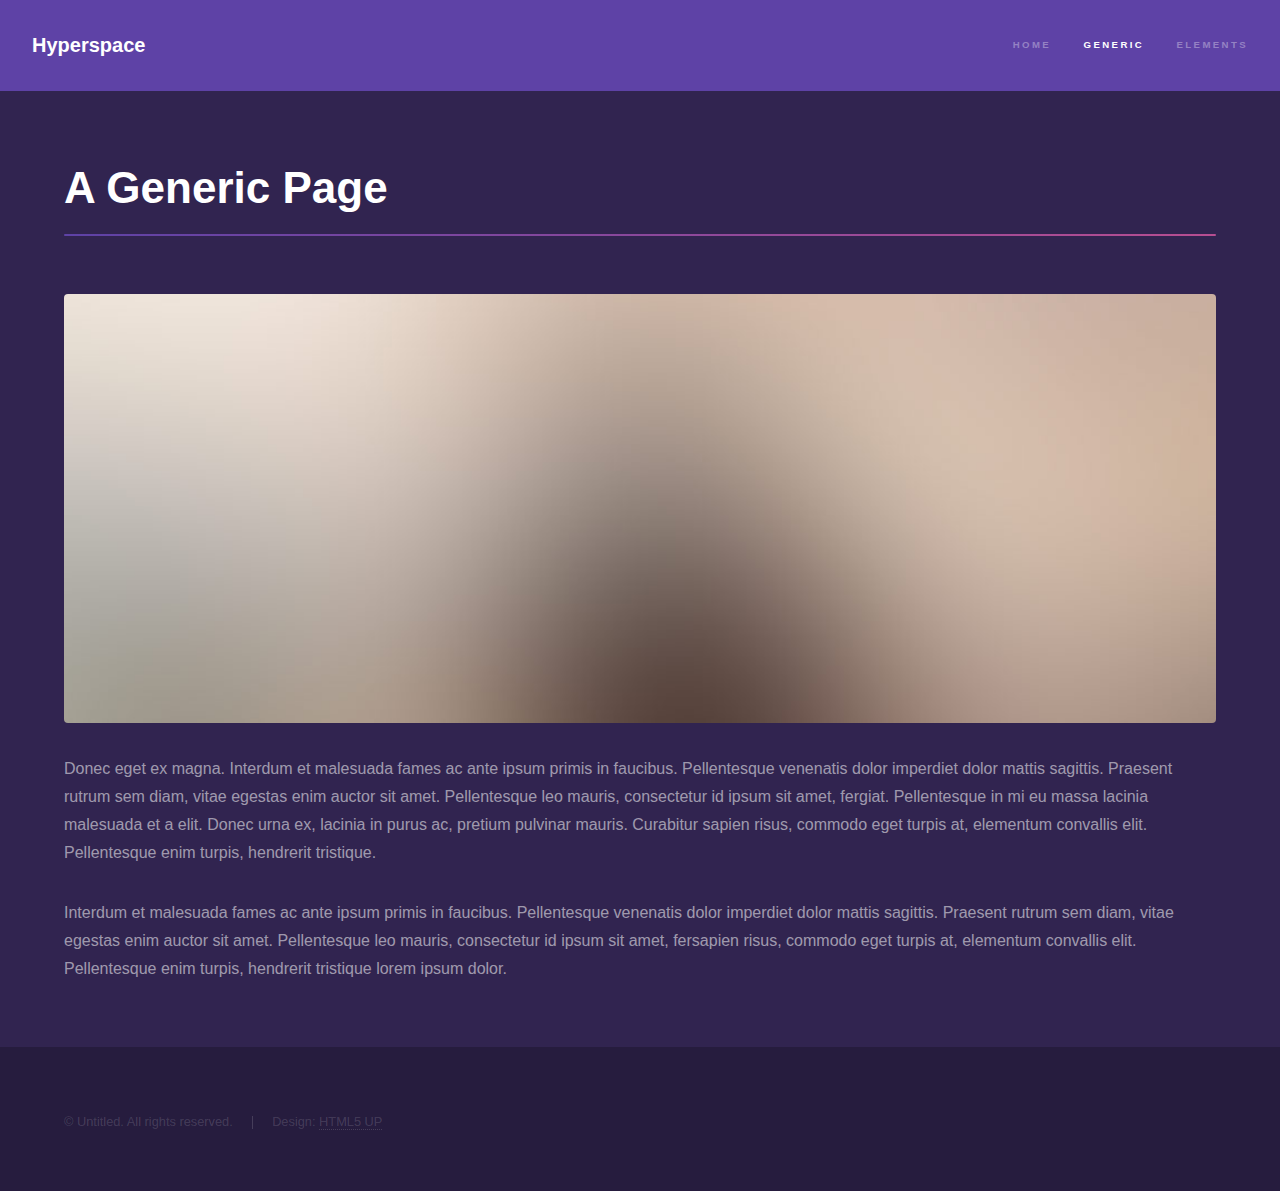
==== generic.html @ 15b679fd "Initial commit" ====
<!DOCTYPE HTML>
<!--
	Hyperspace by HTML5 UP
	html5up.net | @ajlkn
	Free for personal and commercial use under the CCA 3.0 license (html5up.net/license)
-->
<html>
	<head>
		<title>Generic - Hyperspace by HTML5 UP</title>
		<meta charset="utf-8" />
		<meta name="viewport" content="width=device-width, initial-scale=1, user-scalable=no" />
		<link rel="stylesheet" href="assets/css/main.css" />
		<noscript><link rel="stylesheet" href="assets/css/noscript.css" /></noscript>
	</head>
	<body class="is-preload">

		<!-- Header -->
			<header id="header">
				<a href="index.html" class="title">Hyperspace</a>
				<nav>
					<ul>
						<li><a href="index.html">Home</a></li>
						<li><a href="generic.html" class="active">Generic</a></li>
						<li><a href="elements.html">Elements</a></li>
					</ul>
				</nav>
			</header>

		<!-- Wrapper -->
			<div id="wrapper">

				<!-- Main -->
					<section id="main" class="wrapper">
						<div class="inner">
							<h1 class="major">A Generic Page</h1>
							<span class="image fit"><img src="images/pic04.jpg" alt="" /></span>
							<p>Donec eget ex magna. Interdum et malesuada fames ac ante ipsum primis in faucibus. Pellentesque venenatis dolor imperdiet dolor mattis sagittis. Praesent rutrum sem diam, vitae egestas enim auctor sit amet. Pellentesque leo mauris, consectetur id ipsum sit amet, fergiat. Pellentesque in mi eu massa lacinia malesuada et a elit. Donec urna ex, lacinia in purus ac, pretium pulvinar mauris. Curabitur sapien risus, commodo eget turpis at, elementum convallis elit. Pellentesque enim turpis, hendrerit tristique.</p>
							<p>Interdum et malesuada fames ac ante ipsum primis in faucibus. Pellentesque venenatis dolor imperdiet dolor mattis sagittis. Praesent rutrum sem diam, vitae egestas enim auctor sit amet. Pellentesque leo mauris, consectetur id ipsum sit amet, fersapien risus, commodo eget turpis at, elementum convallis elit. Pellentesque enim turpis, hendrerit tristique lorem ipsum dolor.</p>
						</div>
					</section>

			</div>

		<!-- Footer -->
			<footer id="footer" class="wrapper alt">
				<div class="inner">
					<ul class="menu">
						<li>&copy; Untitled. All rights reserved.</li><li>Design: <a href="http://html5up.net">HTML5 UP</a></li>
					</ul>
				</div>
			</footer>

		<!-- Scripts -->
			<script src="assets/js/jquery.min.js"></script>
			<script src="assets/js/jquery.scrollex.min.js"></script>
			<script src="assets/js/jquery.scrolly.min.js"></script>
			<script src="assets/js/browser.min.js"></script>
			<script src="assets/js/breakpoints.min.js"></script>
			<script src="assets/js/util.js"></script>
			<script src="assets/js/main.js"></script>

	</body>
</html>
---- assets/css/main.css ----
@import url(fontawesome-all.min.css);

/*
	Hyperspace by HTML5 UP
	html5up.net | @ajlkn
	Free for personal and commercial use under the CCA 3.0 license (html5up.net/license)
*/

html, body, div, span, applet, object,
iframe, h1, h2, h3, h4, h5, h6, p, blockquote,
pre, a, abbr, acronym, address, big, cite,
code, del, dfn, em, img, ins, kbd, q, s, samp,
small, strike, strong, sub, sup, tt, var, b,
u, i, center, dl, dt, dd, ol, ul, li, fieldset,
form, label, legend, table, caption, tbody,
tfoot, thead, tr, th, td, article, aside,
canvas, details, embed, figure, figcaption,
footer, header, hgroup, menu, nav, output, ruby,
section, summary, time, mark, audio, video {
	margin: 0;
	padding: 0;
	border: 0;
	font-size: 100%;
	font: inherit;
	vertical-align: baseline;}

article, aside, details, figcaption, figure,
footer, header, hgroup, menu, nav, section {
	display: block;}

body {
	line-height: 1;
}

ol, ul {
	list-style: none;
}

blockquote, q {
	quotes: none;
}

	blockquote:before, blockquote:after, q:before, q:after {
		content: '';
		content: none;
	}

table {
	border-collapse: collapse;
	border-spacing: 0;
}

body {
	-webkit-text-size-adjust: none;
}

mark {
	background-color: transparent;
	color: inherit;
}

input::-moz-focus-inner {
	border: 0;
	padding: 0;
}

input, select, textarea {
	-moz-appearance: none;
	-webkit-appearance: none;
	-ms-appearance: none;
	appearance: none;
}

/* Basic */

	@-ms-viewport {
		width: device-width;
	}

	body {
		-ms-overflow-style: scrollbar;
	}

	@media screen and (max-width: 480px) {

		html, body {
			min-width: 320px;
		}

	}

	html {
		box-sizing: border-box;
	}

	*, *:before, *:after {
		box-sizing: inherit;
	}

	body {
		background: #312450;
	}

		body.is-preload *, body.is-preload *:before, body.is-preload *:after {
			-moz-animation: none !important;
			-webkit-animation: none !important;
			-ms-animation: none !important;
			animation: none !important;
			-moz-transition: none !important;
			-webkit-transition: none !important;
			-ms-transition: none !important;
			transition: none !important;
		}

/* Type */

	body, input, select, textarea {
		color: rgba(255, 255, 255, 0.55);
		font-family: Arial, Helvetica, sans-serif;
		font-size: 16.5pt;
		font-weight: normal;
		line-height: 1.75;
	}

		@media screen and (max-width: 1680px) {

			body, input, select, textarea {
				font-size: 13pt;
			}

		}

		@media screen and (max-width: 1280px) {

			body, input, select, textarea {
				font-size: 12pt;
			}

		}

		@media screen and (max-width: 360px) {

			body, input, select, textarea {
				font-size: 11pt;
			}

		}

	a {
		-moz-transition: color 0.2s ease, border-bottom-color 0.2s ease;
		-webkit-transition: color 0.2s ease, border-bottom-color 0.2s ease;
		-ms-transition: color 0.2s ease, border-bottom-color 0.2s ease;
		transition: color 0.2s ease, border-bottom-color 0.2s ease;
		border-bottom: dotted 1px rgba(255, 255, 255, 0.35);
		color: inherit;
		text-decoration: none;
	}

		a:hover {
			border-bottom-color: transparent;
			color: #ffffff;
		}

	strong, b {
		color: #ffffff;
		font-weight: bold;
	}

	em, i {
		font-style: italic;
	}

	p {
		margin: 0 0 2em 0;
	}

	h1, h2, h3, h4, h5, h6 {
		color: #ffffff;
		font-weight: bold;
		line-height: 1.5;
		margin: 0 0 0.5em 0;
	}

		h1 a, h2 a, h3 a, h4 a, h5 a, h6 a {
			color: inherit;
			text-decoration: none;
		}

	h1 {
		font-size: 2.75em;
	}

		h1.major {
			margin: 0 0 1.3em 0;
			position: relative;
			padding-bottom: 0.35em;
		}

			h1.major:after {
				background-image: -moz-linear-gradient(to right, #5e42a6, #b74e91);
				background-image: -webkit-linear-gradient(to right, #5e42a6, #b74e91);
				background-image: -ms-linear-gradient(to right, #5e42a6, #b74e91);
				background-image: linear-gradient(to right, #5e42a6, #b74e91);
				-moz-transition: max-width 0.2s ease;
				-webkit-transition: max-width 0.2s ease;
				-ms-transition: max-width 0.2s ease;
				transition: max-width 0.2s ease;
				border-radius: 0.2em;
				bottom: 0;
				content: '';
				height: 0.05em;
				position: absolute;
				right: 0;
				width: 100%;
			}

	h2 {
		font-size: 1.75em;
	}

	h3 {
		font-size: 1.1em;
	}

	h4 {
		font-size: 1em;
	}

	h5 {
		font-size: 0.8em;
	}

	h6 {
		font-size: 0.6em;
	}

	@media screen and (max-width: 736px) {

		h1 {
			font-size: 2em;
		}

		h2 {
			font-size: 1.25em;
		}

		h3 {
			font-size: 1em;
		}

		h4 {
			font-size: 0.8em;
		}

		h5 {
			font-size: 0.6em;
		}

		h6 {
			font-size: 0.6em;
		}

	}

	sub {
		font-size: 0.8em;
		position: relative;
		top: 0.5em;
	}

	sup {
		font-size: 0.8em;
		position: relative;
		top: -0.5em;
	}

	blockquote {
		border-left: solid 4px rgba(255, 255, 255, 0.15);
		font-style: italic;
		margin: 0 0 2em 0;
		padding: 0.5em 0 0.5em 2em;
	}

	code {
		background: rgba(255, 255, 255, 0.05);
		border-radius: 0.25em;
		border: solid 1px rgba(255, 255, 255, 0.15);
		font-family: "Courier New", monospace;
		font-size: 0.9em;
		margin: 0 0.25em;
		padding: 0.25em 0.65em;
	}

	pre {
		-webkit-overflow-scrolling: touch;
		font-family: "Courier New", monospace;
		font-size: 0.9em;
		margin: 0 0 2em 0;
	}

		pre code {
			display: block;
			line-height: 1.75em;
			padding: 1em 1.5em;
			overflow-x: auto;
		}

	hr {
		border: 0;
		border-bottom: solid 1px rgba(255, 255, 255, 0.15);
		margin: 2em 0;
	}

		hr.major {
			margin: 3em 0;
		}

	.align-left {
		text-align: left;
	}

	.align-center {
		text-align: center;
	}

	.align-right {
		text-align: right;
	}

/* Row */

	.row {
		display: flex;
		flex-wrap: wrap;
		box-sizing: border-box;
		align-items: stretch;
	}

		.row > * {
			box-sizing: border-box;
		}

		.row.gtr-uniform > * > :last-child {
			margin-bottom: 0;
		}

		.row.aln-left {
			justify-content: flex-start;
		}

		.row.aln-center {
			justify-content: center;
		}

		.row.aln-right {
			justify-content: flex-end;
		}

		.row.aln-top {
			align-items: flex-start;
		}

		.row.aln-middle {
			align-items: center;
		}

		.row.aln-bottom {
			align-items: flex-end;
		}

		.row > .imp {
			order: -1;
		}

		.row > .col-1 {
			width: 8.33333%;
		}

		.row > .off-1 {
			margin-left: 8.33333%;
		}

		.row > .col-2 {
			width: 16.66667%;
		}

		.row > .off-2 {
			margin-left: 16.66667%;
		}

		.row > .col-3 {
			width: 25%;
		}

		.row > .off-3 {
			margin-left: 25%;
		}

		.row > .col-4 {
			width: 33.33333%;
		}

		.row > .off-4 {
			margin-left: 33.33333%;
		}

		.row > .col-5 {
			width: 41.66667%;
		}

		.row > .off-5 {
			margin-left: 41.66667%;
		}

		.row > .col-6 {
			width: 50%;
		}

		.row > .off-6 {
			margin-left: 50%;
		}

		.row > .col-7 {
			width: 58.33333%;
		}

		.row > .off-7 {
			margin-left: 58.33333%;
		}

		.row > .col-8 {
			width: 66.66667%;
		}

		.row > .off-8 {
			margin-left: 66.66667%;
		}

		.row > .col-9 {
			width: 75%;
		}

		.row > .off-9 {
			margin-left: 75%;
		}

		.row > .col-10 {
			width: 83.33333%;
		}

		.row > .off-10 {
			margin-left: 83.33333%;
		}

		.row > .col-11 {
			width: 91.66667%;
		}

		.row > .off-11 {
			margin-left: 91.66667%;
		}

		.row > .col-12 {
			width: 100%;
		}

		.row > .off-12 {
			margin-left: 100%;
		}

		.row.gtr-0 {
			margin-top: 0;
			margin-left: 0em;
		}

			.row.gtr-0 > * {
				padding: 0 0 0 0em;
			}

			.row.gtr-0.gtr-uniform {
				margin-top: 0em;
			}

				.row.gtr-0.gtr-uniform > * {
					padding-top: 0em;
				}

		.row.gtr-25 {
			margin-top: 0;
			margin-left: -0.375em;
		}

			.row.gtr-25 > * {
				padding: 0 0 0 0.375em;
			}

			.row.gtr-25.gtr-uniform {
				margin-top: -0.375em;
			}

				.row.gtr-25.gtr-uniform > * {
					padding-top: 0.375em;
				}

		.row.gtr-50 {
			margin-top: 0;
			margin-left: -0.75em;
		}

			.row.gtr-50 > * {
				padding: 0 0 0 0.75em;
			}

			.row.gtr-50.gtr-uniform {
				margin-top: -0.75em;
			}

				.row.gtr-50.gtr-uniform > * {
					padding-top: 0.75em;
				}

		.row {
			margin-top: 0;
			margin-left: -1.5em;
		}

			.row > * {
				padding: 0 0 0 1.5em;
			}

			.row.gtr-uniform {
				margin-top: -1.5em;
			}

				.row.gtr-uniform > * {
					padding-top: 1.5em;
				}

		.row.gtr-150 {
			margin-top: 0;
			margin-left: -2.25em;
		}

			.row.gtr-150 > * {
				padding: 0 0 0 2.25em;
			}

			.row.gtr-150.gtr-uniform {
				margin-top: -2.25em;
			}

				.row.gtr-150.gtr-uniform > * {
					padding-top: 2.25em;
				}

		.row.gtr-200 {
			margin-top: 0;
			margin-left: -3em;
		}

			.row.gtr-200 > * {
				padding: 0 0 0 3em;
			}

			.row.gtr-200.gtr-uniform {
				margin-top: -3em;
			}

				.row.gtr-200.gtr-uniform > * {
					padding-top: 3em;
				}

		@media screen and (max-width: 1680px) {

			.row {
				display: flex;
				flex-wrap: wrap;
				box-sizing: border-box;
				align-items: stretch;
			}

				.row > * {
					box-sizing: border-box;
				}

				.row.gtr-uniform > * > :last-child {
					margin-bottom: 0;
				}

				.row.aln-left {
					justify-content: flex-start;
				}

				.row.aln-center {
					justify-content: center;
				}

				.row.aln-right {
					justify-content: flex-end;
				}

				.row.aln-top {
					align-items: flex-start;
				}

				.row.aln-middle {
					align-items: center;
				}

				.row.aln-bottom {
					align-items: flex-end;
				}

				.row > .imp-xlarge {
					order: -1;
				}

				.row > .col-1-xlarge {
					width: 8.33333%;
				}

				.row > .off-1-xlarge {
					margin-left: 8.33333%;
				}

				.row > .col-2-xlarge {
					width: 16.66667%;
				}

				.row > .off-2-xlarge {
					margin-left: 16.66667%;
				}

				.row > .col-3-xlarge {
					width: 25%;
				}

				.row > .off-3-xlarge {
					margin-left: 25%;
				}

				.row > .col-4-xlarge {
					width: 33.33333%;
				}

				.row > .off-4-xlarge {
					margin-left: 33.33333%;
				}

				.row > .col-5-xlarge {
					width: 41.66667%;
				}

				.row > .off-5-xlarge {
					margin-left: 41.66667%;
				}

				.row > .col-6-xlarge {
					width: 50%;
				}

				.row > .off-6-xlarge {
					margin-left: 50%;
				}

				.row > .col-7-xlarge {
					width: 58.33333%;
				}

				.row > .off-7-xlarge {
					margin-left: 58.33333%;
				}

				.row > .col-8-xlarge {
					width: 66.66667%;
				}

				.row > .off-8-xlarge {
					margin-left: 66.66667%;
				}

				.row > .col-9-xlarge {
					width: 75%;
				}

				.row > .off-9-xlarge {
					margin-left: 75%;
				}

				.row > .col-10-xlarge {
					width: 83.33333%;
				}

				.row > .off-10-xlarge {
					margin-left: 83.33333%;
				}

				.row > .col-11-xlarge {
					width: 91.66667%;
				}

				.row > .off-11-xlarge {
					margin-left: 91.66667%;
				}

				.row > .col-12-xlarge {
					width: 100%;
				}

				.row > .off-12-xlarge {
					margin-left: 100%;
				}

				.row.gtr-0 {
					margin-top: 0;
					margin-left: 0em;
				}

					.row.gtr-0 > * {
						padding: 0 0 0 0em;
					}

					.row.gtr-0.gtr-uniform {
						margin-top: 0em;
					}

						.row.gtr-0.gtr-uniform > * {
							padding-top: 0em;
						}

				.row.gtr-25 {
					margin-top: 0;
					margin-left: -0.375em;
				}

					.row.gtr-25 > * {
						padding: 0 0 0 0.375em;
					}

					.row.gtr-25.gtr-uniform {
						margin-top: -0.375em;
					}

						.row.gtr-25.gtr-uniform > * {
							padding-top: 0.375em;
						}

				.row.gtr-50 {
					margin-top: 0;
					margin-left: -0.75em;
				}

					.row.gtr-50 > * {
						padding: 0 0 0 0.75em;
					}

					.row.gtr-50.gtr-uniform {
						margin-top: -0.75em;
					}

						.row.gtr-50.gtr-uniform > * {
							padding-top: 0.75em;
						}

				.row {
					margin-top: 0;
					margin-left: -1.5em;
				}

					.row > * {
						padding: 0 0 0 1.5em;
					}

					.row.gtr-uniform {
						margin-top: -1.5em;
					}

						.row.gtr-uniform > * {
							padding-top: 1.5em;
						}

				.row.gtr-150 {
					margin-top: 0;
					margin-left: -2.25em;
				}

					.row.gtr-150 > * {
						padding: 0 0 0 2.25em;
					}

					.row.gtr-150.gtr-uniform {
						margin-top: -2.25em;
					}

						.row.gtr-150.gtr-uniform > * {
							padding-top: 2.25em;
						}

				.row.gtr-200 {
					margin-top: 0;
					margin-left: -3em;
				}

					.row.gtr-200 > * {
						padding: 0 0 0 3em;
					}

					.row.gtr-200.gtr-uniform {
						margin-top: -3em;
					}

						.row.gtr-200.gtr-uniform > * {
							padding-top: 3em;
						}

		}

		@media screen and (max-width: 1280px) {

			.row {
				display: flex;
				flex-wrap: wrap;
				box-sizing: border-box;
				align-items: stretch;
			}

				.row > * {
					box-sizing: border-box;
				}

				.row.gtr-uniform > * > :last-child {
					margin-bottom: 0;
				}

				.row.aln-left {
					justify-content: flex-start;
				}

				.row.aln-center {
					justify-content: center;
				}

				.row.aln-right {
					justify-content: flex-end;
				}

				.row.aln-top {
					align-items: flex-start;
				}

				.row.aln-middle {
					align-items: center;
				}

				.row.aln-bottom {
					align-items: flex-end;
				}

				.row > .imp-large {
					order: -1;
				}

				.row > .col-1-large {
					width: 8.33333%;
				}

				.row > .off-1-large {
					margin-left: 8.33333%;
				}

				.row > .col-2-large {
					width: 16.66667%;
				}

				.row > .off-2-large {
					margin-left: 16.66667%;
				}

				.row > .col-3-large {
					width: 25%;
				}

				.row > .off-3-large {
					margin-left: 25%;
				}

				.row > .col-4-large {
					width: 33.33333%;
				}

				.row > .off-4-large {
					margin-left: 33.33333%;
				}

				.row > .col-5-large {
					width: 41.66667%;
				}

				.row > .off-5-large {
					margin-left: 41.66667%;
				}

				.row > .col-6-large {
					width: 50%;
				}

				.row > .off-6-large {
					margin-left: 50%;
				}

				.row > .col-7-large {
					width: 58.33333%;
				}

				.row > .off-7-large {
					margin-left: 58.33333%;
				}

				.row > .col-8-large {
					width: 66.66667%;
				}

				.row > .off-8-large {
					margin-left: 66.66667%;
				}

				.row > .col-9-large {
					width: 75%;
				}

				.row > .off-9-large {
					margin-left: 75%;
				}

				.row > .col-10-large {
					width: 83.33333%;
				}

				.row > .off-10-large {
					margin-left: 83.33333%;
				}

				.row > .col-11-large {
					width: 91.66667%;
				}

				.row > .off-11-large {
					margin-left: 91.66667%;
				}

				.row > .col-12-large {
					width: 100%;
				}

				.row > .off-12-large {
					margin-left: 100%;
				}

				.row.gtr-0 {
					margin-top: 0;
					margin-left: 0em;
				}

					.row.gtr-0 > * {
						padding: 0 0 0 0em;
					}

					.row.gtr-0.gtr-uniform {
						margin-top: 0em;
					}

						.row.gtr-0.gtr-uniform > * {
							padding-top: 0em;
						}

				.row.gtr-25 {
					margin-top: 0;
					margin-left: -0.375em;
				}

					.row.gtr-25 > * {
						padding: 0 0 0 0.375em;
					}

					.row.gtr-25.gtr-uniform {
						margin-top: -0.375em;
					}

						.row.gtr-25.gtr-uniform > * {
							padding-top: 0.375em;
						}

				.row.gtr-50 {
					margin-top: 0;
					margin-left: -0.75em;
				}

					.row.gtr-50 > * {
						padding: 0 0 0 0.75em;
					}

					.row.gtr-50.gtr-uniform {
						margin-top: -0.75em;
					}

						.row.gtr-50.gtr-uniform > * {
							padding-top: 0.75em;
						}

				.row {
					margin-top: 0;
					margin-left: -1.5em;
				}

					.row > * {
						padding: 0 0 0 1.5em;
					}

					.row.gtr-uniform {
						margin-top: -1.5em;
					}

						.row.gtr-uniform > * {
							padding-top: 1.5em;
						}

				.row.gtr-150 {
					margin-top: 0;
					margin-left: -2.25em;
				}

					.row.gtr-150 > * {
						padding: 0 0 0 2.25em;
					}

					.row.gtr-150.gtr-uniform {
						margin-top: -2.25em;
					}

						.row.gtr-150.gtr-uniform > * {
							padding-top: 2.25em;
						}

				.row.gtr-200 {
					margin-top: 0;
					margin-left: -3em;
				}

					.row.gtr-200 > * {
						padding: 0 0 0 3em;
					}

					.row.gtr-200.gtr-uniform {
						margin-top: -3em;
					}

						.row.gtr-200.gtr-uniform > * {
							padding-top: 3em;
						}

		}

		@media screen and (max-width: 980px) {

			.row {
				display: flex;
				flex-wrap: wrap;
				box-sizing: border-box;
				align-items: stretch;
			}

				.row > * {
					box-sizing: border-box;
				}

				.row.gtr-uniform > * > :last-child {
					margin-bottom: 0;
				}

				.row.aln-left {
					justify-content: flex-start;
				}

				.row.aln-center {
					justify-content: center;
				}

				.row.aln-right {
					justify-content: flex-end;
				}

				.row.aln-top {
					align-items: flex-start;
				}

				.row.aln-middle {
					align-items: center;
				}

				.row.aln-bottom {
					align-items: flex-end;
				}

				.row > .imp-medium {
					order: -1;
				}

				.row > .col-1-medium {
					width: 8.33333%;
				}

				.row > .off-1-medium {
					margin-left: 8.33333%;
				}

				.row > .col-2-medium {
					width: 16.66667%;
				}

				.row > .off-2-medium {
					margin-left: 16.66667%;
				}

				.row > .col-3-medium {
					width: 25%;
				}

				.row > .off-3-medium {
					margin-left: 25%;
				}

				.row > .col-4-medium {
					width: 33.33333%;
				}

				.row > .off-4-medium {
					margin-left: 33.33333%;
				}

				.row > .col-5-medium {
					width: 41.66667%;
				}

				.row > .off-5-medium {
					margin-left: 41.66667%;
				}

				.row > .col-6-medium {
					width: 50%;
				}

				.row > .off-6-medium {
					margin-left: 50%;
				}

				.row > .col-7-medium {
					width: 58.33333%;
				}

				.row > .off-7-medium {
					margin-left: 58.33333%;
				}

				.row > .col-8-medium {
					width: 66.66667%;
				}

				.row > .off-8-medium {
					margin-left: 66.66667%;
				}

				.row > .col-9-medium {
					width: 75%;
				}

				.row > .off-9-medium {
					margin-left: 75%;
				}

				.row > .col-10-medium {
					width: 83.33333%;
				}

				.row > .off-10-medium {
					margin-left: 83.33333%;
				}

				.row > .col-11-medium {
					width: 91.66667%;
				}

				.row > .off-11-medium {
					margin-left: 91.66667%;
				}

				.row > .col-12-medium {
					width: 100%;
				}

				.row > .off-12-medium {
					margin-left: 100%;
				}

				.row.gtr-0 {
					margin-top: 0;
					margin-left: 0em;
				}

					.row.gtr-0 > * {
						padding: 0 0 0 0em;
					}

					.row.gtr-0.gtr-uniform {
						margin-top: 0em;
					}

						.row.gtr-0.gtr-uniform > * {
							padding-top: 0em;
						}

				.row.gtr-25 {
					margin-top: 0;
					margin-left: -0.375em;
				}

					.row.gtr-25 > * {
						padding: 0 0 0 0.375em;
					}

					.row.gtr-25.gtr-uniform {
						margin-top: -0.375em;
					}

						.row.gtr-25.gtr-uniform > * {
							padding-top: 0.375em;
						}

				.row.gtr-50 {
					margin-top: 0;
					margin-left: -0.75em;
				}

					.row.gtr-50 > * {
						padding: 0 0 0 0.75em;
					}

					.row.gtr-50.gtr-uniform {
						margin-top: -0.75em;
					}

						.row.gtr-50.gtr-uniform > * {
							padding-top: 0.75em;
						}

				.row {
					margin-top: 0;
					margin-left: -1.5em;
				}

					.row > * {
						padding: 0 0 0 1.5em;
					}

					.row.gtr-uniform {
						margin-top: -1.5em;
					}

						.row.gtr-uniform > * {
							padding-top: 1.5em;
						}

				.row.gtr-150 {
					margin-top: 0;
					margin-left: -2.25em;
				}

					.row.gtr-150 > * {
						padding: 0 0 0 2.25em;
					}

					.row.gtr-150.gtr-uniform {
						margin-top: -2.25em;
					}

						.row.gtr-150.gtr-uniform > * {
							padding-top: 2.25em;
						}

				.row.gtr-200 {
					margin-top: 0;
					margin-left: -3em;
				}

					.row.gtr-200 > * {
						padding: 0 0 0 3em;
					}

					.row.gtr-200.gtr-uniform {
						margin-top: -3em;
					}

						.row.gtr-200.gtr-uniform > * {
							padding-top: 3em;
						}

		}

		@media screen and (max-width: 736px) {

			.row {
				display: flex;
				flex-wrap: wrap;
				box-sizing: border-box;
				align-items: stretch;
			}

				.row > * {
					box-sizing: border-box;
				}

				.row.gtr-uniform > * > :last-child {
					margin-bottom: 0;
				}

				.row.aln-left {
					justify-content: flex-start;
				}

				.row.aln-center {
					justify-content: center;
				}

				.row.aln-right {
					justify-content: flex-end;
				}

				.row.aln-top {
					align-items: flex-start;
				}

				.row.aln-middle {
					align-items: center;
				}

				.row.aln-bottom {
					align-items: flex-end;
				}

				.row > .imp-small {
					order: -1;
				}

				.row > .col-1-small {
					width: 8.33333%;
				}

				.row > .off-1-small {
					margin-left: 8.33333%;
				}

				.row > .col-2-small {
					width: 16.66667%;
				}

				.row > .off-2-small {
					margin-left: 16.66667%;
				}

				.row > .col-3-small {
					width: 25%;
				}

				.row > .off-3-small {
					margin-left: 25%;
				}

				.row > .col-4-small {
					width: 33.33333%;
				}

				.row > .off-4-small {
					margin-left: 33.33333%;
				}

				.row > .col-5-small {
					width: 41.66667%;
				}

				.row > .off-5-small {
					margin-left: 41.66667%;
				}

				.row > .col-6-small {
					width: 50%;
				}

				.row > .off-6-small {
					margin-left: 50%;
				}

				.row > .col-7-small {
					width: 58.33333%;
				}

				.row > .off-7-small {
					margin-left: 58.33333%;
				}

				.row > .col-8-small {
					width: 66.66667%;
				}

				.row > .off-8-small {
					margin-left: 66.66667%;
				}

				.row > .col-9-small {
					width: 75%;
				}

				.row > .off-9-small {
					margin-left: 75%;
				}

				.row > .col-10-small {
					width: 83.33333%;
				}

				.row > .off-10-small {
					margin-left: 83.33333%;
				}

				.row > .col-11-small {
					width: 91.66667%;
				}

				.row > .off-11-small {
					margin-left: 91.66667%;
				}

				.row > .col-12-small {
					width: 100%;
				}

				.row > .off-12-small {
					margin-left: 100%;
				}

				.row.gtr-0 {
					margin-top: 0;
					margin-left: 0em;
				}

					.row.gtr-0 > * {
						padding: 0 0 0 0em;
					}

					.row.gtr-0.gtr-uniform {
						margin-top: 0em;
					}

						.row.gtr-0.gtr-uniform > * {
							padding-top: 0em;
						}

				.row.gtr-25 {
					margin-top: 0;
					margin-left: -0.375em;
				}

					.row.gtr-25 > * {
						padding: 0 0 0 0.375em;
					}

					.row.gtr-25.gtr-uniform {
						margin-top: -0.375em;
					}

						.row.gtr-25.gtr-uniform > * {
							padding-top: 0.375em;
						}

				.row.gtr-50 {
					margin-top: 0;
					margin-left: -0.75em;
				}

					.row.gtr-50 > * {
						padding: 0 0 0 0.75em;
					}

					.row.gtr-50.gtr-uniform {
						margin-top: -0.75em;
					}

						.row.gtr-50.gtr-uniform > * {
							padding-top: 0.75em;
						}

				.row {
					margin-top: 0;
					margin-left: -1.5em;
				}

					.row > * {
						padding: 0 0 0 1.5em;
					}

					.row.gtr-uniform {
						margin-top: -1.5em;
					}

						.row.gtr-uniform > * {
							padding-top: 1.5em;
						}

				.row.gtr-150 {
					margin-top: 0;
					margin-left: -2.25em;
				}

					.row.gtr-150 > * {
						padding: 0 0 0 2.25em;
					}

					.row.gtr-150.gtr-uniform {
						margin-top: -2.25em;
					}

						.row.gtr-150.gtr-uniform > * {
							padding-top: 2.25em;
						}

				.row.gtr-200 {
					margin-top: 0;
					margin-left: -3em;
				}

					.row.gtr-200 > * {
						padding: 0 0 0 3em;
					}

					.row.gtr-200.gtr-uniform {
						margin-top: -3em;
					}

						.row.gtr-200.gtr-uniform > * {
							padding-top: 3em;
						}

		}

		@media screen and (max-width: 480px) {

			.row {
				display: flex;
				flex-wrap: wrap;
				box-sizing: border-box;
				align-items: stretch;
			}

				.row > * {
					box-sizing: border-box;
				}

				.row.gtr-uniform > * > :last-child {
					margin-bottom: 0;
				}

				.row.aln-left {
					justify-content: flex-start;
				}

				.row.aln-center {
					justify-content: center;
				}

				.row.aln-right {
					justify-content: flex-end;
				}

				.row.aln-top {
					align-items: flex-start;
				}

				.row.aln-middle {
					align-items: center;
				}

				.row.aln-bottom {
					align-items: flex-end;
				}

				.row > .imp-xsmall {
					order: -1;
				}

				.row > .col-1-xsmall {
					width: 8.33333%;
				}

				.row > .off-1-xsmall {
					margin-left: 8.33333%;
				}

				.row > .col-2-xsmall {
					width: 16.66667%;
				}

				.row > .off-2-xsmall {
					margin-left: 16.66667%;
				}

				.row > .col-3-xsmall {
					width: 25%;
				}

				.row > .off-3-xsmall {
					margin-left: 25%;
				}

				.row > .col-4-xsmall {
					width: 33.33333%;
				}

				.row > .off-4-xsmall {
					margin-left: 33.33333%;
				}

				.row > .col-5-xsmall {
					width: 41.66667%;
				}

				.row > .off-5-xsmall {
					margin-left: 41.66667%;
				}

				.row > .col-6-xsmall {
					width: 50%;
				}

				.row > .off-6-xsmall {
					margin-left: 50%;
				}

				.row > .col-7-xsmall {
					width: 58.33333%;
				}

				.row > .off-7-xsmall {
					margin-left: 58.33333%;
				}

				.row > .col-8-xsmall {
					width: 66.66667%;
				}

				.row > .off-8-xsmall {
					margin-left: 66.66667%;
				}

				.row > .col-9-xsmall {
					width: 75%;
				}

				.row > .off-9-xsmall {
					margin-left: 75%;
				}

				.row > .col-10-xsmall {
					width: 83.33333%;
				}

				.row > .off-10-xsmall {
					margin-left: 83.33333%;
				}

				.row > .col-11-xsmall {
					width: 91.66667%;
				}

				.row > .off-11-xsmall {
					margin-left: 91.66667%;
				}

				.row > .col-12-xsmall {
					width: 100%;
				}

				.row > .off-12-xsmall {
					margin-left: 100%;
				}

				.row.gtr-0 {
					margin-top: 0;
					margin-left: 0em;
				}

					.row.gtr-0 > * {
						padding: 0 0 0 0em;
					}

					.row.gtr-0.gtr-uniform {
						margin-top: 0em;
					}

						.row.gtr-0.gtr-uniform > * {
							padding-top: 0em;
						}

				.row.gtr-25 {
					margin-top: 0;
					margin-left: -0.375em;
				}

					.row.gtr-25 > * {
						padding: 0 0 0 0.375em;
					}

					.row.gtr-25.gtr-uniform {
						margin-top: -0.375em;
					}

						.row.gtr-25.gtr-uniform > * {
							padding-top: 0.375em;
						}

				.row.gtr-50 {
					margin-top: 0;
					margin-left: -0.75em;
				}

					.row.gtr-50 > * {
						padding: 0 0 0 0.75em;
					}

					.row.gtr-50.gtr-uniform {
						margin-top: -0.75em;
					}

						.row.gtr-50.gtr-uniform > * {
							padding-top: 0.75em;
						}

				.row {
					margin-top: 0;
					margin-left: -1.5em;
				}

					.row > * {
						padding: 0 0 0 1.5em;
					}

					.row.gtr-uniform {
						margin-top: -1.5em;
					}

						.row.gtr-uniform > * {
							padding-top: 1.5em;
						}

				.row.gtr-150 {
					margin-top: 0;
					margin-left: -2.25em;
				}

					.row.gtr-150 > * {
						padding: 0 0 0 2.25em;
					}

					.row.gtr-150.gtr-uniform {
						margin-top: -2.25em;
					}

						.row.gtr-150.gtr-uniform > * {
							padding-top: 2.25em;
						}

				.row.gtr-200 {
					margin-top: 0;
					margin-left: -3em;
				}

					.row.gtr-200 > * {
						padding: 0 0 0 3em;
					}

					.row.gtr-200.gtr-uniform {
						margin-top: -3em;
					}

						.row.gtr-200.gtr-uniform > * {
							padding-top: 3em;
						}

		}

/* Box */

	.box {
		border-radius: 0.25em;
		border: solid 1px rgba(255, 255, 255, 0.15);
		margin-bottom: 2em;
		padding: 1.5em;
	}

		.box > :last-child,
		.box > :last-child > :last-child,
		.box > :last-child > :last-child > :last-child {
			margin-bottom: 0;
		}

		.box.alt {
			border: 0;
			border-radius: 0;
			padding: 0;
		}

/* Button */

	input[type="submit"],
	input[type="reset"],
	input[type="button"],
	button,
	.button {
		-moz-appearance: none;
		-webkit-appearance: none;
		-ms-appearance: none;
		appearance: none;
		-moz-transition: border-color 0.2s ease;
		-webkit-transition: border-color 0.2s ease;
		-ms-transition: border-color 0.2s ease;
		transition: border-color 0.2s ease;
		background-color: transparent;
		border: solid 1px !important;
		border-color: rgba(255, 255, 255, 0.15) !important;
		border-radius: 3em;
		color: #ffffff !important;
		cursor: pointer;
		display: inline-block;
		font-size: 0.6em;
		font-weight: bold;
		height: calc(4.75em + 2px);
		letter-spacing: 0.25em;
		line-height: 4.75em;
		outline: 0;
		padding: 0 3.75em;
		position: relative;
		text-align: center;
		text-decoration: none;
		text-transform: uppercase;
		white-space: nowrap;
	}

		input[type="submit"]:after,
		input[type="reset"]:after,
		input[type="button"]:after,
		button:after,
		.button:after {
			-moz-transform: scale(0.25);
			-webkit-transform: scale(0.25);
			-ms-transform: scale(0.25);
			transform: scale(0.25);
			pointer-events: none;
			-moz-transition: opacity 0.2s ease, -moz-transform 0.2s ease;
			-webkit-transition: opacity 0.2s ease, -webkit-transform 0.2s ease;
			-ms-transition: opacity 0.2s ease, -ms-transform 0.2s ease;
			transition: opacity 0.2s ease, transform 0.2s ease;
			background: #ffffff;
			border-radius: 3em;
			content: '';
			height: 100%;
			left: 0;
			opacity: 0;
			position: absolute;
			top: 0;
			width: 100%;
		}

		input[type="submit"].icon:before,
		input[type="reset"].icon:before,
		input[type="button"].icon:before,
		button.icon:before,
		.button.icon:before {
			margin-right: 0.75em;
		}

		input[type="submit"].fit,
		input[type="reset"].fit,
		input[type="button"].fit,
		button.fit,
		.button.fit {
			width: 100%;
		}

		input[type="submit"].small,
		input[type="reset"].small,
		input[type="button"].small,
		button.small,
		.button.small {
			font-size: 0.4em;
		}

		input[type="submit"].large,
		input[type="reset"].large,
		input[type="button"].large,
		button.large,
		.button.large {
			font-size: 0.8em;
		}

		input[type="submit"].primary,
		input[type="reset"].primary,
		input[type="button"].primary,
		button.primary,
		.button.primary {
			background-color: #ffffff;
			color: #312450 !important;
		}

			input[type="submit"].primary:after,
			input[type="reset"].primary:after,
			input[type="button"].primary:after,
			button.primary:after,
			.button.primary:after {
				display: none;
			}

		input[type="submit"].disabled, input[type="submit"]:disabled,
		input[type="reset"].disabled,
		input[type="reset"]:disabled,
		input[type="button"].disabled,
		input[type="button"]:disabled,
		button.disabled,
		button:disabled,
		.button.disabled,
		.button:disabled {
			cursor: default;
			opacity: 0.5;
			pointer-events: none;
		}

		input[type="submit"]:hover,
		input[type="reset"]:hover,
		input[type="button"]:hover,
		button:hover,
		.button:hover {
			border-color: rgba(255, 255, 255, 0.55) !important;
		}

			input[type="submit"]:hover:after,
			input[type="reset"]:hover:after,
			input[type="button"]:hover:after,
			button:hover:after,
			.button:hover:after {
				opacity: 0.05;
				-moz-transform: scale(1);
				-webkit-transform: scale(1);
				-ms-transform: scale(1);
				transform: scale(1);
			}

			input[type="submit"]:hover:active,
			input[type="reset"]:hover:active,
			input[type="button"]:hover:active,
			button:hover:active,
			.button:hover:active {
				border-color: #ffffff !important;
			}

				input[type="submit"]:hover:active:after,
				input[type="reset"]:hover:active:after,
				input[type="button"]:hover:active:after,
				button:hover:active:after,
				.button:hover:active:after {
					opacity: 0.1;
				}

/* Features */

	.features {
		display: -moz-flex;
		display: -webkit-flex;
		display: -ms-flex;
		display: flex;
		-moz-flex-wrap: wrap;
		-webkit-flex-wrap: wrap;
		-ms-flex-wrap: wrap;
		flex-wrap: wrap;
		border-radius: 0.25em;
		border: solid 1px rgba(255, 255, 255, 0.15);
		background: rgba(255, 255, 255, 0.05);
		margin: 0 0 2em 0;
	}

		.features section {
			padding: 3.5em 3em 1em 7em ;
			width: 50%;
			border-top: solid 1px rgba(255, 255, 255, 0.15);
			position: relative;
		}

			.features section:nth-child(-n + 2) {
				border-top-width: 0;
			}

			.features section:nth-child(2n) {
				border-left: solid 1px rgba(255, 255, 255, 0.15);
			}

			.features section .icon {
				-moz-transition: opacity 0.5s ease, -moz-transform 0.5s ease;
				-webkit-transition: opacity 0.5s ease, -webkit-transform 0.5s ease;
				-ms-transition: opacity 0.5s ease, -ms-transform 0.5s ease;
				transition: opacity 0.5s ease, transform 0.5s ease;
				-moz-transition-delay: 1s;
				-webkit-transition-delay: 1s;
				-ms-transition-delay: 1s;
				transition-delay: 1s;
				-moz-transform: scale(1);
				-webkit-transform: scale(1);
				-ms-transform: scale(1);
				transform: scale(1);
				position: absolute;
				left: 3em;
				top: 3em;
				opacity: 1;
			}

			.features section:nth-child(1) .icon {
				-moz-transition-delay: 0.15s;
				-webkit-transition-delay: 0.15s;
				-ms-transition-delay: 0.15s;
				transition-delay: 0.15s;
			}

			.features section:nth-child(2) .icon {
				-moz-transition-delay: 0.3s;
				-webkit-transition-delay: 0.3s;
				-ms-transition-delay: 0.3s;
				transition-delay: 0.3s;
			}

			.features section:nth-child(3) .icon {
				-moz-transition-delay: 0.45s;
				-webkit-transition-delay: 0.45s;
				-ms-transition-delay: 0.45s;
				transition-delay: 0.45s;
			}

			.features section:nth-child(4) .icon {
				-moz-transition-delay: 0.6s;
				-webkit-transition-delay: 0.6s;
				-ms-transition-delay: 0.6s;
				transition-delay: 0.6s;
			}

			.features section:nth-child(5) .icon {
				-moz-transition-delay: 0.75s;
				-webkit-transition-delay: 0.75s;
				-ms-transition-delay: 0.75s;
				transition-delay: 0.75s;
			}

			.features section:nth-child(6) .icon {
				-moz-transition-delay: 0.9s;
				-webkit-transition-delay: 0.9s;
				-ms-transition-delay: 0.9s;
				transition-delay: 0.9s;
			}

			.features section:nth-child(7) .icon {
				-moz-transition-delay: 1.05s;
				-webkit-transition-delay: 1.05s;
				-ms-transition-delay: 1.05s;
				transition-delay: 1.05s;
			}

			.features section:nth-child(8) .icon {
				-moz-transition-delay: 1.2s;
				-webkit-transition-delay: 1.2s;
				-ms-transition-delay: 1.2s;
				transition-delay: 1.2s;
			}

			.features section:nth-child(9) .icon {
				-moz-transition-delay: 1.35s;
				-webkit-transition-delay: 1.35s;
				-ms-transition-delay: 1.35s;
				transition-delay: 1.35s;
			}

			.features section:nth-child(10) .icon {
				-moz-transition-delay: 1.5s;
				-webkit-transition-delay: 1.5s;
				-ms-transition-delay: 1.5s;
				transition-delay: 1.5s;
			}

			.features section:nth-child(11) .icon {
				-moz-transition-delay: 1.65s;
				-webkit-transition-delay: 1.65s;
				-ms-transition-delay: 1.65s;
				transition-delay: 1.65s;
			}

			.features section:nth-child(12) .icon {
				-moz-transition-delay: 1.8s;
				-webkit-transition-delay: 1.8s;
				-ms-transition-delay: 1.8s;
				transition-delay: 1.8s;
			}

			.features section:nth-child(13) .icon {
				-moz-transition-delay: 1.95s;
				-webkit-transition-delay: 1.95s;
				-ms-transition-delay: 1.95s;
				transition-delay: 1.95s;
			}

			.features section:nth-child(14) .icon {
				-moz-transition-delay: 2.1s;
				-webkit-transition-delay: 2.1s;
				-ms-transition-delay: 2.1s;
				transition-delay: 2.1s;
			}

			.features section:nth-child(15) .icon {
				-moz-transition-delay: 2.25s;
				-webkit-transition-delay: 2.25s;
				-ms-transition-delay: 2.25s;
				transition-delay: 2.25s;
			}

			.features section:nth-child(16) .icon {
				-moz-transition-delay: 2.4s;
				-webkit-transition-delay: 2.4s;
				-ms-transition-delay: 2.4s;
				transition-delay: 2.4s;
			}

			.features section:nth-child(17) .icon {
				-moz-transition-delay: 2.55s;
				-webkit-transition-delay: 2.55s;
				-ms-transition-delay: 2.55s;
				transition-delay: 2.55s;
			}

			.features section:nth-child(18) .icon {
				-moz-transition-delay: 2.7s;
				-webkit-transition-delay: 2.7s;
				-ms-transition-delay: 2.7s;
				transition-delay: 2.7s;
			}

			.features section:nth-child(19) .icon {
				-moz-transition-delay: 2.85s;
				-webkit-transition-delay: 2.85s;
				-ms-transition-delay: 2.85s;
				transition-delay: 2.85s;
			}

			.features section:nth-child(20) .icon {
				-moz-transition-delay: 3s;
				-webkit-transition-delay: 3s;
				-ms-transition-delay: 3s;
				transition-delay: 3s;
			}

		.features.inactive section .icon {
			-moz-transform: scale(0.5);
			-webkit-transform: scale(0.5);
			-ms-transform: scale(0.5);
			transform: scale(0.5);
			opacity: 0;
		}

		@media screen and (max-width: 980px) {

			.features {
				display: block;
			}

				.features section {
					border-top-width: 1px !important;
					border-left-width: 0 !important;
					width: 100%;
				}

					.features section:first-child {
						border-top-width: 0 !important;
					}

		}

		@media screen and (max-width: 736px) {

			.features section {
				padding: 2.5em 1.5em 0.1em 5.5em ;
			}

				.features section .icon {
					left: 1.5em;
					top: 2em;
				}

		}

		@media screen and (max-width: 480px) {

			.features section {
				padding: 2em 1.5em 0.1em 1.5em ;
			}

				.features section .icon {
					left: 0;
					position: relative;
					top: 0;
				}

		}

/* Form */

	form {
		margin: 0 0 2em 0;
	}

		form > :last-child {
			margin-bottom: 0;
		}

		form > .fields {
			display: -moz-flex;
			display: -webkit-flex;
			display: -ms-flex;
			display: flex;
			-moz-flex-wrap: wrap;
			-webkit-flex-wrap: wrap;
			-ms-flex-wrap: wrap;
			flex-wrap: wrap;
			width: calc(100% + 3em);
			margin: -1.5em 0 2em -1.5em;
		}

			form > .fields > .field {
				-moz-flex-grow: 0;
				-webkit-flex-grow: 0;
				-ms-flex-grow: 0;
				flex-grow: 0;
				-moz-flex-shrink: 0;
				-webkit-flex-shrink: 0;
				-ms-flex-shrink: 0;
				flex-shrink: 0;
				padding: 1.5em 0 0 1.5em;
				width: calc(100% - 1.5em);
			}

				form > .fields > .field.half {
					width: calc(50% - 0.75em);
				}

				form > .fields > .field.third {
					width: calc(100%/3 - 0.5em);
				}

				form > .fields > .field.quarter {
					width: calc(25% - 0.375em);
				}

		@media screen and (max-width: 480px) {

			form > .fields {
				width: calc(100% + 3em);
				margin: -1.5em 0 2em -1.5em;
			}

				form > .fields > .field {
					padding: 1.5em 0 0 1.5em;
					width: calc(100% - 1.5em);
				}

					form > .fields > .field.half {
						width: calc(100% - 1.5em);
					}

					form > .fields > .field.third {
						width: calc(100% - 1.5em);
					}

					form > .fields > .field.quarter {
						width: calc(100% - 1.5em);
					}

		}

	label {
		color: #ffffff;
		font-weight: bold;
		line-height: 1.5;
		margin: 0 0 0.7em 0;
		display: block;
		font-size: 1.1em;
	}

	input[type="text"],
	input[type="password"],
	input[type="email"],
	input[type="tel"],
	select,
	textarea {
		-moz-appearance: none;
		-webkit-appearance: none;
		-ms-appearance: none;
		appearance: none;
		background: rgba(255, 255, 255, 0.05);
		border-radius: 0.25em;
		border: none;
		border: solid 1px rgba(255, 255, 255, 0.15);
		color: inherit;
		display: block;
		outline: 0;
		padding: 0 1em;
		text-decoration: none;
		width: 100%;
	}

		input[type="text"]:invalid,
		input[type="password"]:invalid,
		input[type="email"]:invalid,
		input[type="tel"]:invalid,
		select:invalid,
		textarea:invalid {
			box-shadow: none;
		}

		input[type="text"]:focus,
		input[type="password"]:focus,
		input[type="email"]:focus,
		input[type="tel"]:focus,
		select:focus,
		textarea:focus {
			border-color: #ffffff;
			box-shadow: 0 0 0 1px #ffffff;
		}

	select {
		background-image: url("data:image/svg+xml;charset=utf8,%3Csvg xmlns='http://www.w3.org/2000/svg' width='40' height='40' preserveAspectRatio='none' viewBox='0 0 40 40'%3E%3Cpath d='M9.4,12.3l10.4,10.4l10.4-10.4c0.2-0.2,0.5-0.4,0.9-0.4c0.3,0,0.6,0.1,0.9,0.4l3.3,3.3c0.2,0.2,0.4,0.5,0.4,0.9 c0,0.4-0.1,0.6-0.4,0.9L20.7,31.9c-0.2,0.2-0.5,0.4-0.9,0.4c-0.3,0-0.6-0.1-0.9-0.4L4.3,17.3c-0.2-0.2-0.4-0.5-0.4-0.9 c0-0.4,0.1-0.6,0.4-0.9l3.3-3.3c0.2-0.2,0.5-0.4,0.9-0.4S9.1,12.1,9.4,12.3z' fill='rgba(255, 255, 255, 0.15)' /%3E%3C/svg%3E");
		background-size: 1.25rem;
		background-repeat: no-repeat;
		background-position: calc(100% - 1rem) center;
		height: 2.75em;
		padding-right: 2.75em;
		text-overflow: ellipsis;
	}

		select option {
			color: #ffffff;
			background: #312450;
		}

		select:focus::-ms-value {
			background-color: transparent;
		}

		select::-ms-expand {
			display: none;
		}

	input[type="text"],
	input[type="password"],
	input[type="email"],
	select {
		height: 2.75em;
	}

	textarea {
		padding: 0.75em 1em;
	}

		body.is-ie textarea {
			min-height: 10em;
		}

	input[type="checkbox"],
	input[type="radio"] {
		-moz-appearance: none;
		-webkit-appearance: none;
		-ms-appearance: none;
		appearance: none;
		display: block;
		float: left;
		margin-right: -2em;
		opacity: 0;
		width: 1em;
		z-index: -1;
	}

		input[type="checkbox"] + label,
		input[type="radio"] + label {
			text-decoration: none;
			color: rgba(255, 255, 255, 0.55);
			cursor: pointer;
			display: inline-block;
			font-size: 1em;
			font-weight: normal;
			padding-left: 2.4em;
			padding-right: 0.75em;
			position: relative;
		}

			input[type="checkbox"] + label:before,
			input[type="radio"] + label:before {
				-moz-osx-font-smoothing: grayscale;
				-webkit-font-smoothing: antialiased;
				display: inline-block;
				font-style: normal;
				font-variant: normal;
				text-rendering: auto;
				line-height: 1;
				text-transform: none !important;
				font-family: 'Font Awesome 5 Free';
				font-weight: 900;
			}

			input[type="checkbox"] + label:before,
			input[type="radio"] + label:before {
				background: rgba(255, 255, 255, 0.05);
				border-radius: 0.25em;
				border: solid 1px rgba(255, 255, 255, 0.15);
				content: '';
				display: inline-block;
				font-size: 0.8em;
				height: 2.0625em;
				left: 0;
				line-height: 2.0625em;
				position: absolute;
				text-align: center;
				top: 0;
				width: 2.0625em;
			}

		input[type="checkbox"]:checked + label:before,
		input[type="radio"]:checked + label:before {
			background: #ffffff;
			border-color: #ffffff;
			color: #b74e91;
			content: '\f00c';
		}

		input[type="checkbox"]:focus + label:before,
		input[type="radio"]:focus + label:before {
			border-color: #ffffff;
			box-shadow: 0 0 0 1px #ffffff;
		}

	input[type="checkbox"] + label:before {
		border-radius: 0.25em;
	}

	input[type="radio"] + label:before {
		border-radius: 100%;
	}

	::-webkit-input-placeholder {
		color: rgba(255, 255, 255, 0.35) !important;
		opacity: 1.0;
	}

	:-moz-placeholder {
		color: rgba(255, 255, 255, 0.35) !important;
		opacity: 1.0;
	}

	::-moz-placeholder {
		color: rgba(255, 255, 255, 0.35) !important;
		opacity: 1.0;
	}

	:-ms-input-placeholder {
		color: rgba(255, 255, 255, 0.35) !important;
		opacity: 1.0;
	}

/* Icon */

	.icon {
		text-decoration: none;
		border-bottom: none;
		position: relative;
	}

		.icon:before {
			-moz-osx-font-smoothing: grayscale;
			-webkit-font-smoothing: antialiased;
			display: inline-block;
			font-style: normal;
			font-variant: normal;
			text-rendering: auto;
			line-height: 1;
			text-transform: none !important;
			font-family: 'Font Awesome 5 Free';
			font-weight: 400;
		}

		.icon > .label {
			display: none;
		}

		.icon:before {
			line-height: inherit;
		}

		.icon.solid:before {
			font-weight: 900;
		}

		.icon.brands:before {
			font-family: 'Font Awesome 5 Brands';
		}

		.icon.major {
			width: 2.5em;
			height: 2.5em;
			display: block;
			background: #ffffff;
			border-radius: 100%;
			color: #312450;
			text-align: center;
			line-height: 2.5em;
			margin: 0 0 1.3em 0;
		}

			.icon.major:before {
				font-size: 1.25em;
			}

				.wrapper.style1 .icon.major:before {
					color: #5e42a6;
				}

				.wrapper.style1-alt .icon.major:before {
					color: #493382;
				}

				.wrapper.style2 .icon.major:before {
					color: #5052b5;
				}

				.wrapper.style2-alt .icon.major:before {
					color: #3e4094;
				}

				.wrapper.style3 .icon.major:before {
					color: #b74e91;
				}

				.wrapper.style3-alt .icon.major:before {
					color: #953d75;
				}

/* Image */

	.image {
		border-radius: 0.25em;
		border: 0;
		display: inline-block;
		position: relative;
	}

		.image img {
			border-radius: 0.25em;
			display: block;
		}

		.image.left, .image.right {
			max-width: 40%;
		}

			.image.left img, .image.right img {
				width: 100%;
			}

		.image.left {
			float: left;
			margin: 0 1.5em 1em 0;
			top: 0.25em;
		}

		.image.right {
			float: right;
			margin: 0 0 1em 1.5em;
			top: 0.25em;
		}

		.image.fit {
			display: block;
			margin: 0 0 2em 0;
			width: 100%;
		}

			.image.fit img {
				width: 100%;
			}

		.image.main {
			display: block;
			margin: 0 0 3em 0;
			width: 100%;
		}

			.image.main img {
				width: 100%;
			}

/* List */

	ol {
		list-style: decimal;
		margin: 0 0 2em 0;
		padding-left: 1.25em;
	}

		ol li {
			padding-left: 0.25em;
		}

	ul {
		list-style: disc;
		margin: 0 0 2em 0;
		padding-left: 1em;
	}

		ul li {
			padding-left: 0.5em;
		}

		ul.alt {
			list-style: none;
			padding-left: 0;
		}

			ul.alt li {
				border-top: solid 1px rgba(255, 255, 255, 0.15);
				padding: 0.5em 0;
			}

				ul.alt li:first-child {
					border-top: 0;
					padding-top: 0;
				}

	dl {
		margin: 0 0 2em 0;
	}

		dl dt {
			display: block;
			font-weight: bold;
			margin: 0 0 1em 0;
		}

		dl dd {
			margin-left: 2em;
		}

/* Actions */

	ul.actions {
		display: -moz-flex;
		display: -webkit-flex;
		display: -ms-flex;
		display: flex;
		cursor: default;
		list-style: none;
		margin-left: -1em;
		padding-left: 0;
	}

		ul.actions li {
			padding: 0 0 0 1em;
			vertical-align: middle;
		}

		ul.actions.special {
			-moz-justify-content: center;
			-webkit-justify-content: center;
			-ms-justify-content: center;
			justify-content: center;
			width: 100%;
			margin-left: 0;
		}

			ul.actions.special li:first-child {
				padding-left: 0;
			}

		ul.actions.stacked {
			-moz-flex-direction: column;
			-webkit-flex-direction: column;
			-ms-flex-direction: column;
			flex-direction: column;
			margin-left: 0;
		}

			ul.actions.stacked li {
				padding: 1.3em 0 0 0;
			}

				ul.actions.stacked li:first-child {
					padding-top: 0;
				}

		ul.actions.fit {
			width: calc(100% + 1em);
		}

			ul.actions.fit li {
				-moz-flex-grow: 1;
				-webkit-flex-grow: 1;
				-ms-flex-grow: 1;
				flex-grow: 1;
				-moz-flex-shrink: 1;
				-webkit-flex-shrink: 1;
				-ms-flex-shrink: 1;
				flex-shrink: 1;
				width: 100%;
			}

				ul.actions.fit li > * {
					width: 100%;
				}

			ul.actions.fit.stacked {
				width: 100%;
			}

		@media screen and (max-width: 480px) {

			ul.actions:not(.fixed) {
				-moz-flex-direction: column;
				-webkit-flex-direction: column;
				-ms-flex-direction: column;
				flex-direction: column;
				margin-left: 0;
				width: 100% !important;
			}

				ul.actions:not(.fixed) li {
					-moz-flex-grow: 1;
					-webkit-flex-grow: 1;
					-ms-flex-grow: 1;
					flex-grow: 1;
					-moz-flex-shrink: 1;
					-webkit-flex-shrink: 1;
					-ms-flex-shrink: 1;
					flex-shrink: 1;
					padding: 1em 0 0 0;
					text-align: center;
					width: 100%;
				}

					ul.actions:not(.fixed) li > * {
						width: 100%;
					}

					ul.actions:not(.fixed) li:first-child {
						padding-top: 0;
					}

					ul.actions:not(.fixed) li input[type="submit"],
					ul.actions:not(.fixed) li input[type="reset"],
					ul.actions:not(.fixed) li input[type="button"],
					ul.actions:not(.fixed) li button,
					ul.actions:not(.fixed) li .button {
						width: 100%;
					}

						ul.actions:not(.fixed) li input[type="submit"].icon:before,
						ul.actions:not(.fixed) li input[type="reset"].icon:before,
						ul.actions:not(.fixed) li input[type="button"].icon:before,
						ul.actions:not(.fixed) li button.icon:before,
						ul.actions:not(.fixed) li .button.icon:before {
							margin-left: -0.5rem;
						}

		}

/* Contact */

	ul.contact {
		list-style: none;
		padding: 0;
	}

		ul.contact > li {
			padding: 0;
			margin: 1.5em 0 0 0;
		}

			ul.contact > li:first-child {
				margin-top: 0;
			}

/* Icons */

	ul.icons {
		cursor: default;
		list-style: none;
		padding-left: 0;
	}

		ul.icons li {
			display: inline-block;
			padding: 0 0.75em 0 0;
		}

			ul.icons li:last-child {
				padding-right: 0;
			}

			ul.icons li > a, ul.icons li > span {
				border: 0;
			}

				ul.icons li > a .label, ul.icons li > span .label {
					display: none;
				}

/* Menu */

	ul.menu {
		list-style: none;
		padding: 0;
	}

		ul.menu > li {
			border-left: solid 1px rgba(255, 255, 255, 0.15);
			display: inline-block;
			line-height: 1;
			margin-left: 1.5em;
			padding: 0 0 0 1.5em;
		}

			ul.menu > li:first-child {
				border-left: 0;
				margin: 0;
				padding-left: 0;
			}

		@media screen and (max-width: 480px) {

			ul.menu > li {
				border-left: 0;
				display: block;
				line-height: inherit;
				margin: 0.5em 0 0 0;
				padding-left: 0;
			}

		}

/* Section/Article */

	section.special, article.special {
		text-align: center;
	}

	header p {
		color: rgba(255, 255, 255, 0.35);
		position: relative;
		margin: 0 0 1.5em 0;
	}

	header h2 + p {
		font-size: 1.25em;
		margin-top: -1em;
		line-height: 1.5em;
	}

	header h3 + p {
		font-size: 1.1em;
		margin-top: -0.8em;
		line-height: 1.5em;
	}

	header h4 + p,
	header h5 + p,
	header h6 + p {
		font-size: 0.9em;
		margin-top: -0.6em;
		line-height: 1.5em;
	}

/* Split */

	.split {
		display: -moz-flex;
		display: -webkit-flex;
		display: -ms-flex;
		display: flex;
	}

		.split > * {
			width: calc(50% - 2.5em);
		}

		.split > :nth-child(2n - 1) {
			padding-right: 2.5em;
			border-right: solid 1px rgba(255, 255, 255, 0.15);
		}

		.split > :nth-child(2n) {
			padding-left: 2.5em;
		}

		.split.style1 > :nth-child(2n - 1) {
			width: calc(66.66666% - 2.5em);
		}

		.split.style1 > :nth-child(2n) {
			width: calc(33.33333% - 2.5em);
		}

		@media screen and (max-width: 1680px) {

			.split > * {
				width: calc(50% - 2em);
			}

			.split > :nth-child(2n - 1) {
				padding-right: 2em;
			}

			.split > :nth-child(2n) {
				padding-left: 2em;
			}

			.split.style1 > :nth-child(2n - 1) {
				width: calc(66.66666% - 2em);
			}

			.split.style1 > :nth-child(2n) {
				width: calc(33.33333% - 2em);
			}

		}

		@media screen and (max-width: 980px) {

			.split {
				display: block;
			}

				.split > * {
					border-top: solid 1px rgba(255, 255, 255, 0.15);
					margin: 4em 0 0 0;
					padding: 4em 0 0 0;
					width: 100% !important;
				}

				.split > :nth-child(2n - 1) {
					border-right: 0;
					padding-right: 0;
				}

				.split > :nth-child(2n) {
					padding-left: 0;
				}

				.split > :first-child {
					border-top: 0;
					margin-top: 0;
					padding-top: 0;
				}

		}

		@media screen and (max-width: 736px) {

			.split > * {
				margin: 3em 0 0 0;
				padding: 3em 0 0 0;
			}

		}

/* Spotlights */

	.spotlights > section {
		display: -moz-flex;
		display: -webkit-flex;
		display: -ms-flex;
		display: flex;
		-moz-flex-direction: row;
		-webkit-flex-direction: row;
		-ms-flex-direction: row;
		flex-direction: row;
		min-height: 22.5em;
	}

		body.is-ie .spotlights > section {
			min-height: 0;
		}

		.spotlights > section > .image {
			background-position: center center;
			background-size: cover;
			border-radius: 0;
			display: block;
			position: relative;
			width: 25em;
		}

			.spotlights > section > .image img {
				border-radius: 0;
				display: block;
			}

			.spotlights > section > .image:before {
				-moz-transition: opacity 1s ease;
				-webkit-transition: opacity 1s ease;
				-ms-transition: opacity 1s ease;
				transition: opacity 1s ease;
				background: rgba(49, 36, 80, 0.9);
				content: '';
				display: block;
				height: 100%;
				left: 0;
				opacity: 0;
				position: absolute;
				top: 0;
				width: 100%;
			}

		.spotlights > section > .content {
			padding: 4em 5em 2em 5em ;
			display: -moz-flex;
			display: -webkit-flex;
			display: -ms-flex;
			display: flex;
			-moz-flex-direction: column;
			-webkit-flex-direction: column;
			-ms-flex-direction: column;
			flex-direction: column;
			-moz-justify-content: center;
			-webkit-justify-content: center;
			-ms-justify-content: center;
			justify-content: center;
			width: 50em;
			-ms-flex: 1;
		}

			.spotlights > section > .content > .inner {
				-moz-transform: translateX(0) translateY(0);
				-webkit-transform: translateX(0) translateY(0);
				-ms-transform: translateX(0) translateY(0);
				transform: translateX(0) translateY(0);
				-moz-transition: opacity 1s ease, -moz-transform 1s ease;
				-webkit-transition: opacity 1s ease, -webkit-transform 1s ease;
				-ms-transition: opacity 1s ease, -ms-transform 1s ease;
				transition: opacity 1s ease, transform 1s ease;
				opacity: 1;
			}

		.spotlights > section:nth-child(2) {
			background-color: rgba(0, 0, 0, 0.05);
		}

		.spotlights > section:nth-child(3) {
			background-color: rgba(0, 0, 0, 0.1);
		}

		.spotlights > section.inactive > .image:before,
		body.is-preload .spotlights > section > .image:before {
			opacity: 1;
		}

		.spotlights > section.inactive > .content > .inner,
		body.is-preload .spotlights > section > .content > .inner {
			-moz-transform: translateX(-1em);
			-webkit-transform: translateX(-1em);
			-ms-transform: translateX(-1em);
			transform: translateX(-1em);
			opacity: 0;
		}

		@media screen and (max-width: 1680px) {

			.spotlights > section > .content {
				padding: 4em 4em 2em 4em ;
			}

		}

		@media screen and (max-width: 980px) {

			.spotlights > section {
				display: block;
			}

				.spotlights > section > .image {
					width: 100%;
					height: 50vh;
				}

				.spotlights > section > .content {
					width: 100%;
				}

				.spotlights > section.inactive > .content > .inner,
				body.is-preload .spotlights > section > .content > .inner {
					-moz-transform: translateY(1em);
					-webkit-transform: translateY(1em);
					-ms-transform: translateY(1em);
					transform: translateY(1em);
				}

		}

		@media screen and (max-width: 736px) {

			.spotlights > section > .image {
				height: 50vh;
				min-height: 15em;
			}

			.spotlights > section > .content {
				padding: 3em 2em 1em 2em ;
			}

		}

/* Table */

	.table-wrapper {
		-webkit-overflow-scrolling: touch;
		overflow-x: auto;
	}

	table {
		margin: 0 0 2em 0;
		width: 100%;
	}

		table tbody tr {
			border: solid 1px rgba(255, 255, 255, 0.15);
			border-left: 0;
			border-right: 0;
		}

			table tbody tr:nth-child(2n + 1) {
				background-color: rgba(255, 255, 255, 0.05);
			}

		table td {
			padding: 0.75em 0.75em;
		}

		table th {
			color: #ffffff;
			font-size: 1em;
			font-weight: bold;
			padding: 0 0.75em 0.75em 0.75em;
			text-align: left;
		}

		table thead {
			border-bottom: solid 2px rgba(255, 255, 255, 0.15);
		}

		table tfoot {
			border-top: solid 2px rgba(255, 255, 255, 0.15);
		}

		table.alt {
			border-collapse: separate;
		}

			table.alt tbody tr td {
				border: solid 1px rgba(255, 255, 255, 0.15);
				border-left-width: 0;
				border-top-width: 0;
			}

				table.alt tbody tr td:first-child {
					border-left-width: 1px;
				}

			table.alt tbody tr:first-child td {
				border-top-width: 1px;
			}

			table.alt thead {
				border-bottom: 0;
			}

			table.alt tfoot {
				border-top: 0;
			}

/* Wrapper */

	.wrapper {
		position: relative;
	}

		.wrapper > .inner {
			padding: 5em 5em 3em 5em ;
			max-width: 100%;
			width: 75em;
		}

			@media screen and (max-width: 1680px) {

				.wrapper > .inner {
					padding: 4em 4em 2em 4em ;
				}

			}

			@media screen and (max-width: 1280px) {

				.wrapper > .inner {
					width: 100%;
				}

			}

			@media screen and (max-width: 736px) {

				.wrapper > .inner {
					padding: 3em 2em 1em 2em ;
				}

			}

		.wrapper.alt {
			background-color: #261c3e;
		}

		.wrapper.style1 {
			background-color: #5e42a6;
		}

		.wrapper.style1-alt {
			background-color: #493382;
		}

		.wrapper.style2 {
			background-color: #5052b5;
		}

		.wrapper.style2-alt {
			background-color: #3e4094;
		}

		.wrapper.style3 {
			background-color: #b74e91;
		}

		.wrapper.style3-alt {
			background-color: #953d75;
		}

		.wrapper.fullscreen {
			display: -moz-flex;
			display: -webkit-flex;
			display: -ms-flex;
			display: flex;
			-moz-flex-direction: column;
			-webkit-flex-direction: column;
			-ms-flex-direction: column;
			flex-direction: column;
			-moz-justify-content: center;
			-webkit-justify-content: center;
			-ms-justify-content: center;
			justify-content: center;
			min-height: 100vh;
		}

			body.is-ie .wrapper.fullscreen {
				height: 100vh;
			}

			@media screen and (max-width: 1280px) {

				.wrapper.fullscreen {
					min-height: calc(100vh - 2.5em);
				}

					body.is-ie .wrapper.fullscreen {
						height: calc(100vh - 2.5em);
					}

			}

			@media screen and (max-width: 736px) {

				.wrapper.fullscreen {
					padding: 2em 0;
					min-height: 0;
				}

					body.is-ie .wrapper.fullscreen {
						height: auto;
					}

			}

		.wrapper.fade-up > .inner {
			-moz-transform: translateY(0);
			-webkit-transform: translateY(0);
			-ms-transform: translateY(0);
			transform: translateY(0);
			-moz-transition: opacity 1s ease, -moz-transform 1s ease;
			-webkit-transition: opacity 1s ease, -webkit-transform 1s ease;
			-ms-transition: opacity 1s ease, -ms-transform 1s ease;
			transition: opacity 1s ease, transform 1s ease;
			opacity: 1.0;
		}

		.wrapper.fade-up.inactive > .inner,
		body.is-preload .wrapper.fade-up > .inner {
			opacity: 0;
			-moz-transform: translateY(1em);
			-webkit-transform: translateY(1em);
			-ms-transform: translateY(1em);
			transform: translateY(1em);
		}

		.wrapper.fade-down > .inner {
			-moz-transform: translateY(0);
			-webkit-transform: translateY(0);
			-ms-transform: translateY(0);
			transform: translateY(0);
			-moz-transition: opacity 1s ease, -moz-transform 1s ease;
			-webkit-transition: opacity 1s ease, -webkit-transform 1s ease;
			-ms-transition: opacity 1s ease, -ms-transform 1s ease;
			transition: opacity 1s ease, transform 1s ease;
			opacity: 1.0;
		}

		.wrapper.fade-down.inactive > .inner,
		body.is-preload .wrapper.fade-down > .inner {
			opacity: 0;
			-moz-transform: translateY(-1em);
			-webkit-transform: translateY(-1em);
			-ms-transform: translateY(-1em);
			transform: translateY(-1em);
		}

		.wrapper.fade > .inner {
			-moz-transition: opacity 1s ease;
			-webkit-transition: opacity 1s ease;
			-ms-transition: opacity 1s ease;
			transition: opacity 1s ease;
			opacity: 1.0;
		}

		.wrapper.fade.inactive > .inner,
		body.is-preload .wrapper.fade > .inner {
			opacity: 0;
		}

/* Header */

	#header {
		display: -moz-flex;
		display: -webkit-flex;
		display: -ms-flex;
		display: flex;
		background-color: #5e42a6;
		cursor: default;
		padding: 1.75em 2em;
	}

		#header > .title {
			border: 0;
			color: #ffffff;
			display: block;
			font-size: 1.25em;
			font-weight: bold;
		}

		#header > nav {
			-moz-flex: 1;
			-webkit-flex: 1;
			-ms-flex: 1;
			flex: 1;
			text-align: right;
		}

			#header > nav > ul {
				margin: 0;
				padding: 0;
			}

				#header > nav > ul > li {
					display: inline-block;
					margin-left: 1.75em;
					padding: 0;
					vertical-align: middle;
				}

					#header > nav > ul > li:first-child {
						margin-left: 0;
					}

					#header > nav > ul > li a {
						border: 0;
						color: rgba(255, 255, 255, 0.35);
						display: inline-block;
						font-size: 0.6em;
						font-weight: bold;
						letter-spacing: 0.25em;
						text-transform: uppercase;
					}

						#header > nav > ul > li a:hover {
							color: rgba(255, 255, 255, 0.55);
						}

						#header > nav > ul > li a.active {
							color: #ffffff;
						}

		@media screen and (max-width: 736px) {

			#header {
				padding: 1em 2em;
			}

		}

		@media screen and (max-width: 480px) {

			#header {
				display: block;
				padding: 0 2em;
				text-align: left;
			}

				#header .title {
					font-size: 1.25em;
					padding: 1em 0;
				}

				#header > nav {
					border-top: solid 1px rgba(255, 255, 255, 0.15);
					text-align: inherit;
				}

					#header > nav > ul > li {
						margin-left: 1.5em;
					}

						#header > nav > ul > li a {
							height: 6em;
							line-height: 6em;
						}

		}

/* Wrapper (main) */

	#sidebar + #wrapper {
		margin-left: 18em;
	}

		@media screen and (max-width: 1280px) {

			#sidebar + #wrapper {
				margin-left: 0;
				padding-top: 3.5em;
			}

		}

		@media screen and (max-width: 736px) {

			#sidebar + #wrapper {
				padding-top: 0;
			}

		}

	#header + #wrapper > .wrapper > .inner {
		margin: 0 auto;
	}

/* Footer */

	#sidebar + #wrapper + #footer {
		margin-left: 18em;
	}

		@media screen and (max-width: 1280px) {

			#sidebar + #wrapper + #footer {
				margin-left: 0;
			}

		}

	#footer > .inner a {
		border-bottom-color: rgba(255, 255, 255, 0.15);
	}

		#footer > .inner a:hover {
			border-bottom-color: transparent;
		}

	#footer > .inner .menu {
		font-size: 0.8em;
		color: rgba(255, 255, 255, 0.15);
	}

	#header + #wrapper + #footer > .inner {
		margin: 0 auto;
	}

/* Sidebar */

	#sidebar {
		padding: 2.5em 2.5em 0.5em 2.5em ;
		background: #312450;
		cursor: default;
		height: 100vh;
		left: 0;
		overflow-x: hidden;
		overflow-y: auto;
		position: fixed;
		text-align: right;
		top: 0;
		width: 18em;
		z-index: 10000;
	}

		#sidebar > .inner {
			display: -moz-flex;
			display: -webkit-flex;
			display: -ms-flex;
			display: flex;
			-moz-flex-direction: column;
			-webkit-flex-direction: column;
			-ms-flex-direction: column;
			flex-direction: column;
			-moz-justify-content: center;
			-webkit-justify-content: center;
			-ms-justify-content: center;
			justify-content: center;
			-moz-transform: translateY(0);
			-webkit-transform: translateY(0);
			-ms-transform: translateY(0);
			transform: translateY(0);
			-moz-transition: opacity 1s ease;
			-webkit-transition: opacity 1s ease;
			-ms-transition: opacity 1s ease;
			transition: opacity 1s ease;
			min-height: 100%;
			opacity: 1;
			width: 100%;
		}

			body.is-ie #sidebar > .inner {
				height: 100%;
			}

		#sidebar nav > ul {
			list-style: none;
			padding: 0;
		}

			#sidebar nav > ul > li {
				-moz-transform: translateY(0);
				-webkit-transform: translateY(0);
				-ms-transform: translateY(0);
				transform: translateY(0);
				-moz-transition: opacity 0.15s ease, -moz-transform 0.75s ease;
				-webkit-transition: opacity 0.15s ease, -webkit-transform 0.75s ease;
				-ms-transition: opacity 0.15s ease, -ms-transform 0.75s ease;
				transition: opacity 0.15s ease, transform 0.75s ease;
				margin: 1.5em 0 0 0;
				opacity: 1;
				padding: 0;
				position: relative;
			}

				#sidebar nav > ul > li:first-child {
					margin: 0;
				}

				#sidebar nav > ul > li:nth-child(1) {
					-moz-transition-delay: 0.45s;
					-webkit-transition-delay: 0.45s;
					-ms-transition-delay: 0.45s;
					transition-delay: 0.45s;
				}

				#sidebar nav > ul > li:nth-child(2) {
					-moz-transition-delay: 0.65s;
					-webkit-transition-delay: 0.65s;
					-ms-transition-delay: 0.65s;
					transition-delay: 0.65s;
				}

				#sidebar nav > ul > li:nth-child(3) {
					-moz-transition-delay: 0.85s;
					-webkit-transition-delay: 0.85s;
					-ms-transition-delay: 0.85s;
					transition-delay: 0.85s;
				}

				#sidebar nav > ul > li:nth-child(4) {
					-moz-transition-delay: 1.05s;
					-webkit-transition-delay: 1.05s;
					-ms-transition-delay: 1.05s;
					transition-delay: 1.05s;
				}

				#sidebar nav > ul > li:nth-child(5) {
					-moz-transition-delay: 1.25s;
					-webkit-transition-delay: 1.25s;
					-ms-transition-delay: 1.25s;
					transition-delay: 1.25s;
				}

				#sidebar nav > ul > li:nth-child(6) {
					-moz-transition-delay: 1.45s;
					-webkit-transition-delay: 1.45s;
					-ms-transition-delay: 1.45s;
					transition-delay: 1.45s;
				}

				#sidebar nav > ul > li:nth-child(7) {
					-moz-transition-delay: 1.65s;
					-webkit-transition-delay: 1.65s;
					-ms-transition-delay: 1.65s;
					transition-delay: 1.65s;
				}

				#sidebar nav > ul > li:nth-child(8) {
					-moz-transition-delay: 1.85s;
					-webkit-transition-delay: 1.85s;
					-ms-transition-delay: 1.85s;
					transition-delay: 1.85s;
				}

				#sidebar nav > ul > li:nth-child(9) {
					-moz-transition-delay: 2.05s;
					-webkit-transition-delay: 2.05s;
					-ms-transition-delay: 2.05s;
					transition-delay: 2.05s;
				}

				#sidebar nav > ul > li:nth-child(10) {
					-moz-transition-delay: 2.25s;
					-webkit-transition-delay: 2.25s;
					-ms-transition-delay: 2.25s;
					transition-delay: 2.25s;
				}

				#sidebar nav > ul > li:nth-child(11) {
					-moz-transition-delay: 2.45s;
					-webkit-transition-delay: 2.45s;
					-ms-transition-delay: 2.45s;
					transition-delay: 2.45s;
				}

				#sidebar nav > ul > li:nth-child(12) {
					-moz-transition-delay: 2.65s;
					-webkit-transition-delay: 2.65s;
					-ms-transition-delay: 2.65s;
					transition-delay: 2.65s;
				}

				#sidebar nav > ul > li:nth-child(13) {
					-moz-transition-delay: 2.85s;
					-webkit-transition-delay: 2.85s;
					-ms-transition-delay: 2.85s;
					transition-delay: 2.85s;
				}

				#sidebar nav > ul > li:nth-child(14) {
					-moz-transition-delay: 3.05s;
					-webkit-transition-delay: 3.05s;
					-ms-transition-delay: 3.05s;
					transition-delay: 3.05s;
				}

				#sidebar nav > ul > li:nth-child(15) {
					-moz-transition-delay: 3.25s;
					-webkit-transition-delay: 3.25s;
					-ms-transition-delay: 3.25s;
					transition-delay: 3.25s;
				}

				#sidebar nav > ul > li:nth-child(16) {
					-moz-transition-delay: 3.45s;
					-webkit-transition-delay: 3.45s;
					-ms-transition-delay: 3.45s;
					transition-delay: 3.45s;
				}

				#sidebar nav > ul > li:nth-child(17) {
					-moz-transition-delay: 3.65s;
					-webkit-transition-delay: 3.65s;
					-ms-transition-delay: 3.65s;
					transition-delay: 3.65s;
				}

				#sidebar nav > ul > li:nth-child(18) {
					-moz-transition-delay: 3.85s;
					-webkit-transition-delay: 3.85s;
					-ms-transition-delay: 3.85s;
					transition-delay: 3.85s;
				}

				#sidebar nav > ul > li:nth-child(19) {
					-moz-transition-delay: 4.05s;
					-webkit-transition-delay: 4.05s;
					-ms-transition-delay: 4.05s;
					transition-delay: 4.05s;
				}

				#sidebar nav > ul > li:nth-child(20) {
					-moz-transition-delay: 4.25s;
					-webkit-transition-delay: 4.25s;
					-ms-transition-delay: 4.25s;
					transition-delay: 4.25s;
				}

		#sidebar nav a {
			-moz-transition: color 0.2s ease;
			-webkit-transition: color 0.2s ease;
			-ms-transition: color 0.2s ease;
			transition: color 0.2s ease;
			border: 0;
			color: rgba(255, 255, 255, 0.35);
			display: block;
			font-size: 0.6em;
			font-weight: bold;
			letter-spacing: 0.25em;
			line-height: 1.75;
			outline: 0;
			padding: 1.35em 0;
			position: relative;
			text-decoration: none;
			text-transform: uppercase;
		}

			#sidebar nav a:before, #sidebar nav a:after {
				border-radius: 0.2em;
				bottom: 0;
				content: '';
				height: 0.2em;
				position: absolute;
				right: 0;
				width: 100%;
			}

			#sidebar nav a:before {
				background: #3c2c62;
			}

			#sidebar nav a:after {
				background-image: -moz-linear-gradient(to right, #5e42a6, #b74e91);
				background-image: -webkit-linear-gradient(to right, #5e42a6, #b74e91);
				background-image: -ms-linear-gradient(to right, #5e42a6, #b74e91);
				background-image: linear-gradient(to right, #5e42a6, #b74e91);
				-moz-transition: max-width 0.2s ease;
				-webkit-transition: max-width 0.2s ease;
				-ms-transition: max-width 0.2s ease;
				transition: max-width 0.2s ease;
				max-width: 0;
			}

			#sidebar nav a:hover {
				color: rgba(255, 255, 255, 0.55);
			}

			#sidebar nav a.active {
				color: #ffffff;
			}

				#sidebar nav a.active:after {
					max-width: 100%;
				}

		body.is-preload #sidebar > .inner {
			opacity: 0;
		}

		body.is-preload #sidebar nav ul li {
			-moz-transform: translateY(2em);
			-webkit-transform: translateY(2em);
			-ms-transform: translateY(2em);
			transform: translateY(2em);
			opacity: 0;
		}

		@media screen and (max-width: 1280px) {

			#sidebar {
				height: 3.5em;
				left: 0;
				line-height: 3.5em;
				overflow: hidden;
				padding: 0;
				text-align: center;
				top: 0;
				width: 100%;
			}

				#sidebar > .inner {
					-moz-flex-direction: row;
					-webkit-flex-direction: row;
					-ms-flex-direction: row;
					flex-direction: row;
					-moz-align-items: -moz-stretch;
					-webkit-align-items: -webkit-stretch;
					-ms-align-items: -ms-stretch;
					align-items: stretch;
					height: inherit;
					line-height: inherit;
				}

				#sidebar nav {
					height: inherit;
					line-height: inherit;
				}

					#sidebar nav ul {
						display: -moz-flex;
						display: -webkit-flex;
						display: -ms-flex;
						display: flex;
						height: inherit;
						line-height: inherit;
						margin: 0;
					}

						#sidebar nav ul li {
							display: block;
							height: inherit;
							line-height: inherit;
							margin: 0 0 0 2em;
							padding: 0;
						}

					#sidebar nav a {
						height: inherit;
						line-height: inherit;
						padding: 0;
					}

						#sidebar nav a:after {
							background-image: none;
							background-color: #b74e91;
						}

		}

		@media screen and (max-width: 736px) {

			#sidebar {
				display: none;
			}

		}

/* Intro */

	#intro {
		background-attachment: fixed;
		background-image: url("images/intro.svg");
		background-position: top right;
		background-repeat: no-repeat;
		background-size: 100% 100%;
	}

		#intro p {
			font-size: 1.25em;
		}

			@media screen and (max-width: 980px) {

				#intro p br {
					display: none;
				}

			}

			@media screen and (max-width: 736px) {

				#intro p {
					font-size: 1em;
				}

			}

		@media screen and (max-width: 1280px) {

			#intro {
				background-attachment: scroll;
			}

		}
---- assets/css/noscript.css ----
/*
	Hyperspace by HTML5 UP
	html5up.net | @ajlkn
	Free for personal and commercial use under the CCA 3.0 license (html5up.net/license)
*/

/* Spotlights */

	.spotlights > section > .image:before {
		opacity: 0 !important;
	}

	.spotlights > section > .content > .inner {
		-moz-transform: none !important;
		-webkit-transform: none !important;
		-ms-transform: none !important;
		transform: none !important;
		opacity: 1 !important;
	}

/* Wrapper */

	.wrapper > .inner {
		opacity: 1 !important;
		-moz-transform: none !important;
		-webkit-transform: none !important;
		-ms-transform: none !important;
		transform: none !important;
	}

/* Sidebar */

	#sidebar > .inner {
		opacity: 1 !important;
	}

	#sidebar nav > ul > li {
		-moz-transform: none !important;
		-webkit-transform: none !important;
		-ms-transform: none !important;
		transform: none !important;
		opacity: 1 !important;
	}
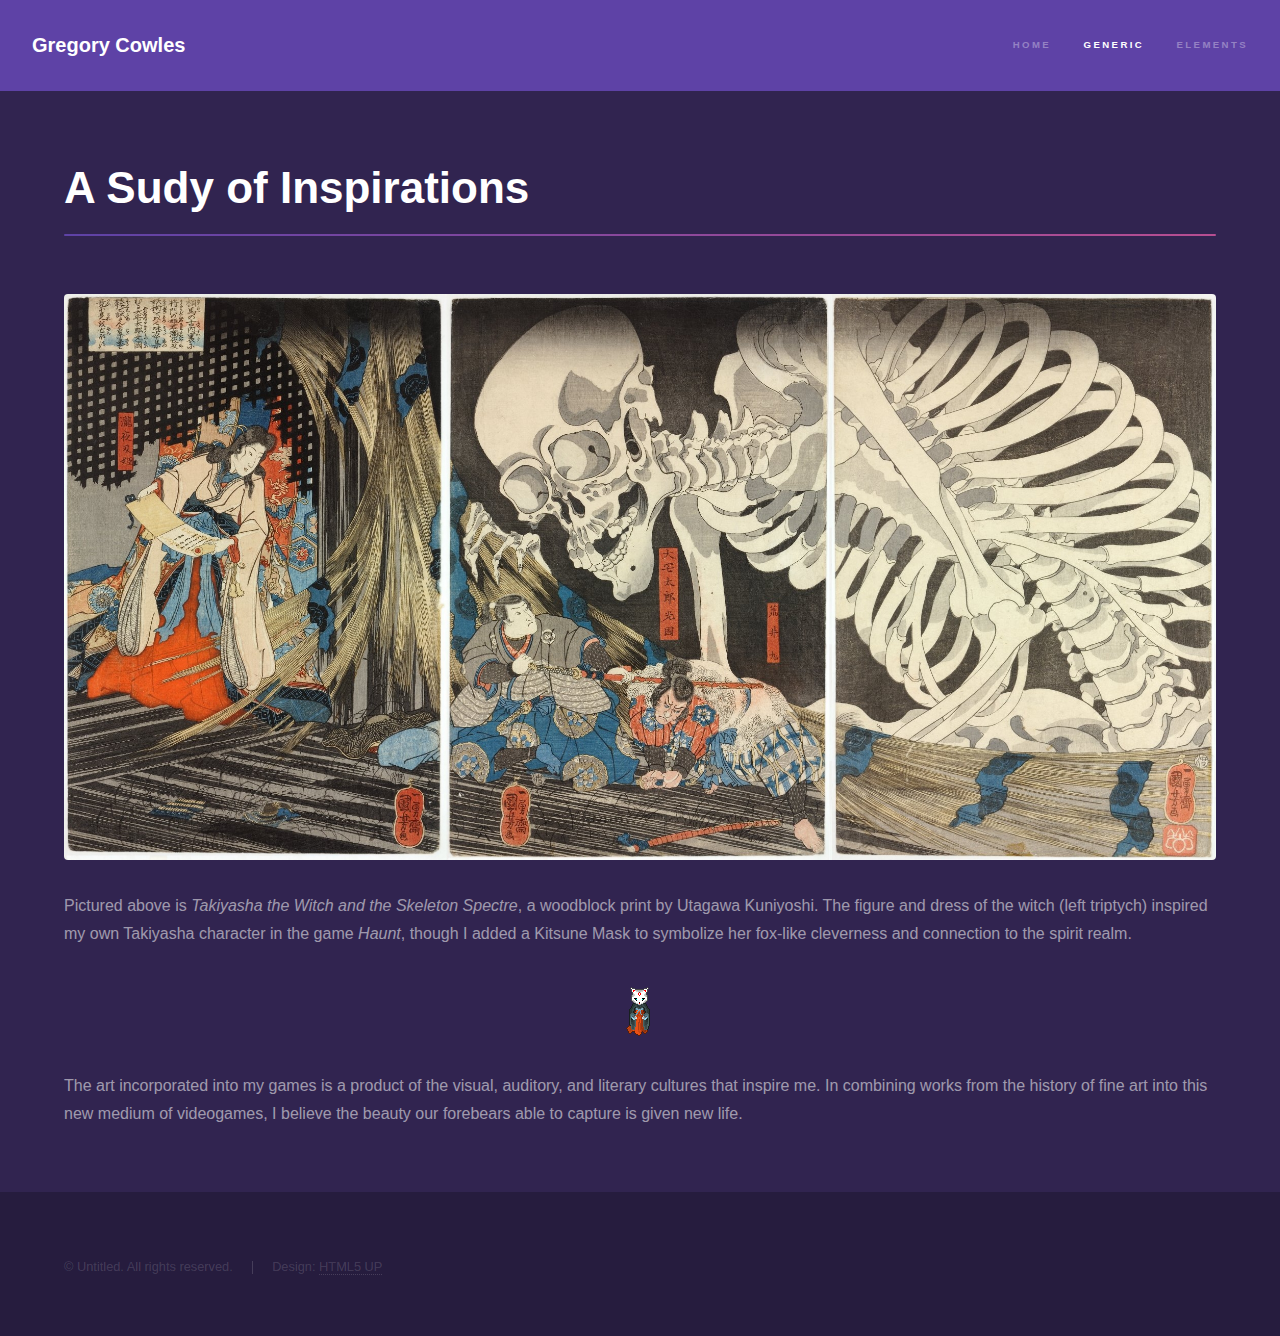
==== commit e5a6bae6: "Added page displaying aesthetics" ====
--- a/generic.html
+++ b/generic.html
@@ -11,12 +11,13 @@
 		<meta name="viewport" content="width=device-width, initial-scale=1, user-scalable=no" />
 		<link rel="stylesheet" href="assets/css/main.css" />
 		<noscript><link rel="stylesheet" href="assets/css/noscript.css" /></noscript>
+		<link rel="shortcut icon" type="image/x-icon" href="/favicon.ico">
 	</head>
 	<body class="is-preload">
 
 		<!-- Header -->
 			<header id="header">
-				<a href="index.html" class="title">Hyperspace</a>
+				<a href="index.html" class="title">Gregory Cowles</a>
 				<nav>
 					<ul>
 						<li><a href="index.html">Home</a></li>
@@ -32,10 +33,17 @@
 				<!-- Main -->
 					<section id="main" class="wrapper">
 						<div class="inner">
-							<h1 class="major">A Generic Page</h1>
-							<span class="image fit"><img src="images/pic04.jpg" alt="" /></span>
-							<p>Donec eget ex magna. Interdum et malesuada fames ac ante ipsum primis in faucibus. Pellentesque venenatis dolor imperdiet dolor mattis sagittis. Praesent rutrum sem diam, vitae egestas enim auctor sit amet. Pellentesque leo mauris, consectetur id ipsum sit amet, fergiat. Pellentesque in mi eu massa lacinia malesuada et a elit. Donec urna ex, lacinia in purus ac, pretium pulvinar mauris. Curabitur sapien risus, commodo eget turpis at, elementum convallis elit. Pellentesque enim turpis, hendrerit tristique.</p>
-							<p>Interdum et malesuada fames ac ante ipsum primis in faucibus. Pellentesque venenatis dolor imperdiet dolor mattis sagittis. Praesent rutrum sem diam, vitae egestas enim auctor sit amet. Pellentesque leo mauris, consectetur id ipsum sit amet, fersapien risus, commodo eget turpis at, elementum convallis elit. Pellentesque enim turpis, hendrerit tristique lorem ipsum dolor.</p>
+							<h1 class="major">A Sudy of Inspirations</h1>
+							<span class="image fit"><img src="images/Takiyasha_the_Witch_and_the_Skeleton_Spectre.jpg" alt="" /></span>
+							<p>Pictured above is <i>Takiyasha the Witch and the Skeleton Spectre</i>, a woodblock print by Utagawa Kuniyoshi.
+								The figure and dress of the witch (left triptych) inspired my own Takiyasha character in the game <i>Haunt</i>, 
+								though I added a Kitsune Mask to symbolize her fox-like cleverness and connection to the spirit realm.</p>
+								<span style="display: flex; justify-content: center; align-items: center;" ><img src="images/takiyasha_the_witch.gif" alt="GIF"></span></br>
+							<p>The art incorporated into my games is a product of the visual, auditory, and literary cultures that inspire me. 
+								In combining works from the history of fine art into this new medium of videogames, 
+								I believe the beauty our forebears able to capture is given new life.
+
+							</p>
 						</div>
 					</section>
 
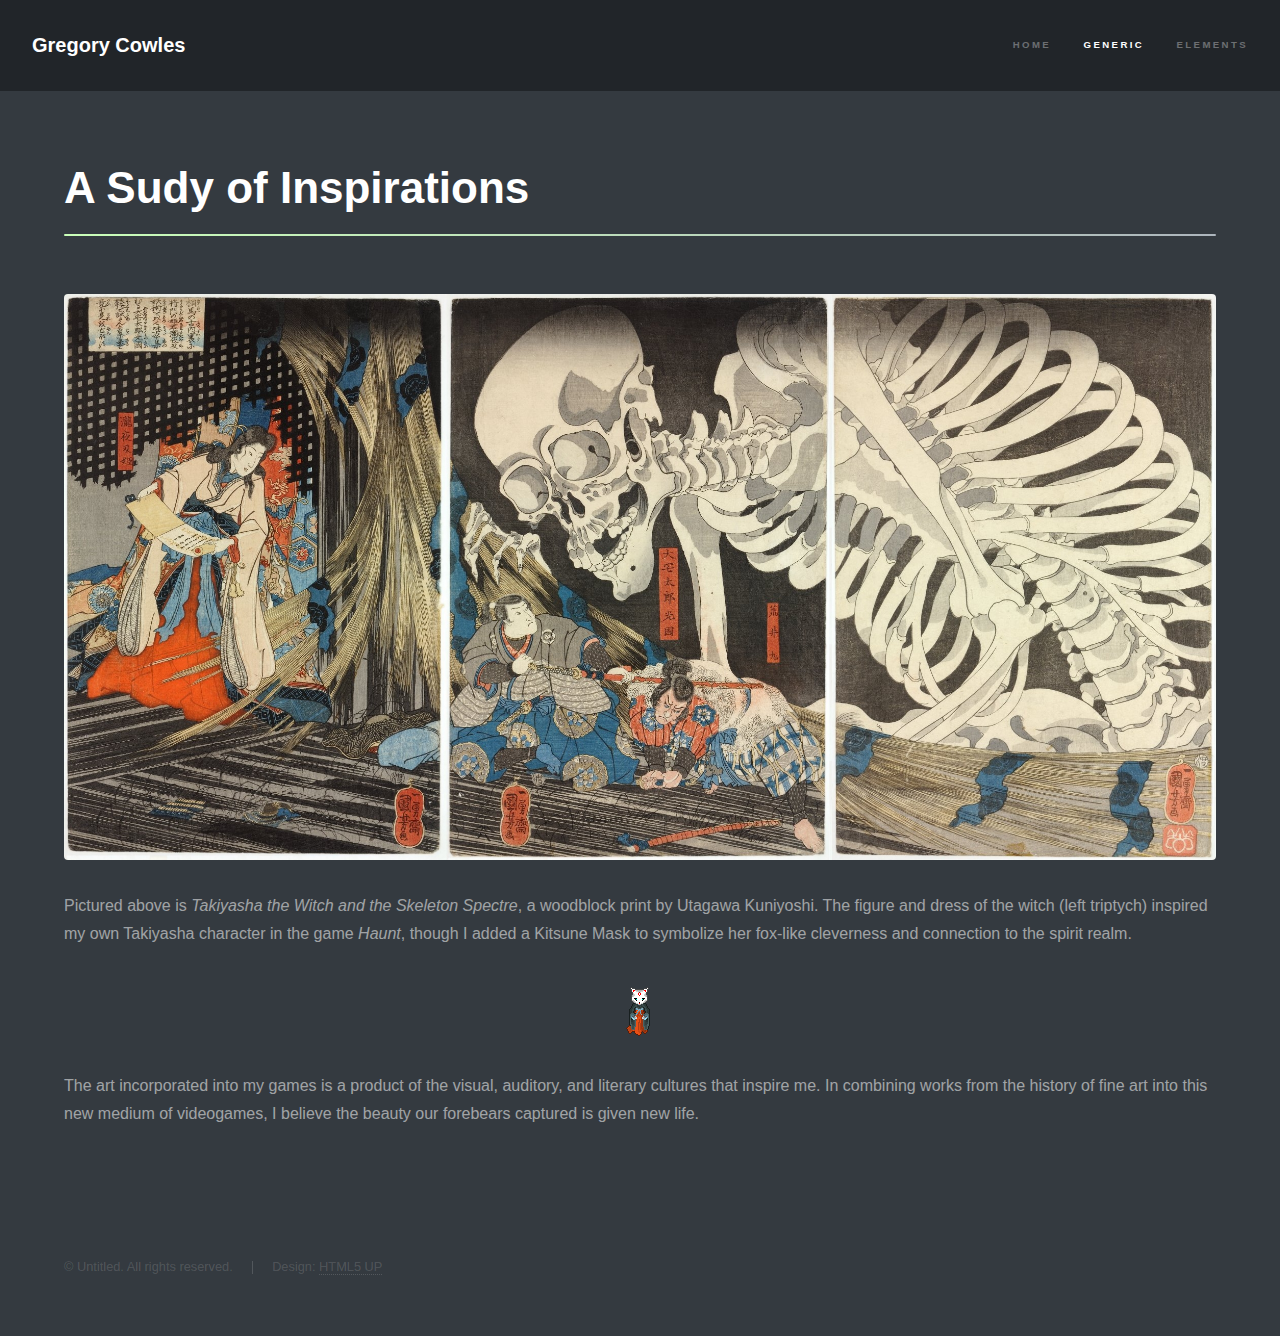
==== commit e7a8a445: "Fix to Takiyasha blurb" ====
--- a/generic.html
+++ b/generic.html
@@ -41,7 +41,7 @@
 								<span style="display: flex; justify-content: center; align-items: center;" ><img src="images/takiyasha_the_witch.gif" alt="GIF"></span></br>
 							<p>The art incorporated into my games is a product of the visual, auditory, and literary cultures that inspire me. 
 								In combining works from the history of fine art into this new medium of videogames, 
-								I believe the beauty our forebears able to capture is given new life.
+								I believe the beauty our forebears captured is given new life.
 
 							</p>
 						</div>
--- a/assets/css/main.css
+++ b/assets/css/main.css
@@ -1,9 +1,9 @@
 @import url(fontawesome-all.min.css);
 
-/*
-	Hyperspace by HTML5 UP
-	html5up.net | @ajlkn
-	Free for personal and commercial use under the CCA 3.0 license (html5up.net/license)
+/*
+	Hyperspace by HTML5 UP
+	html5up.net | @ajlkn
+	Free for personal and commercial use under the CCA 3.0 license (html5up.net/license)
 */
 
 html, body, div, span, applet, object,
@@ -98,7 +98,7 @@
 	}
 
 	body {
-		background: #312450;
+		background: #343a40; /* Palette Secondary Page Body */
 	}
 
 		body.is-preload *, body.is-preload *:before, body.is-preload *:after {
@@ -197,10 +197,10 @@
 		}
 
 			h1.major:after {
-				background-image: -moz-linear-gradient(to right, #5e42a6, #b74e91);
-				background-image: -webkit-linear-gradient(to right, #5e42a6, #b74e91);
-				background-image: -ms-linear-gradient(to right, #5e42a6, #b74e91);
-				background-image: linear-gradient(to right, #5e42a6, #b74e91);
+				background-image: -moz-linear-gradient(to right, #CAFFB9, #ADB5BD); /* Palette Title Underline */
+				background-image: -webkit-linear-gradient(to right, #CAFFB9, #ADB5BD);
+				background-image: -ms-linear-gradient(to right, #CAFFB9, #ADB5BD);
+				background-image: linear-gradient(to right, #CAFFB9, #ADB5BD);
 				-moz-transition: max-width 0.2s ease;
 				-webkit-transition: max-width 0.2s ease;
 				-ms-transition: max-width 0.2s ease;
@@ -2356,7 +2356,7 @@
 
 		select option {
 			color: #ffffff;
-			background: #312450;
+			background: #ffc857;
 		}
 
 		select:focus::-ms-value {
@@ -2525,7 +2525,7 @@
 			display: block;
 			background: #ffffff;
 			border-radius: 100%;
-			color: #312450;
+			color: #ffc857;
 			text-align: center;
 			line-height: 2.5em;
 			margin: 0 0 1.3em 0;
@@ -2552,7 +2552,7 @@
 				}
 
 				.wrapper.style3 .icon.major:before {
-					color: #b74e91;
+					color: #4A5259; /* Palette Icon Fill */
 				}
 
 				.wrapper.style3-alt .icon.major:before {
@@ -3022,7 +3022,7 @@
 				-webkit-transition: opacity 1s ease;
 				-ms-transition: opacity 1s ease;
 				transition: opacity 1s ease;
-				background: rgba(49, 36, 80, 0.9);
+				background: rgba(33,37,41,.95); /* Palette Image Background */
 				content: '';
 				display: block;
 				height: 100%;
@@ -3236,19 +3236,19 @@
 			}
 
 		.wrapper.alt {
-			background-color: #261c3e;
+			background-color: #343a40; /* Palette Elements Body */
 		}
 
 		.wrapper.style1 {
-			background-color: #5e42a6;
+			background-color: #343a40; /* Palette Intro/Contact */
 		}
 
 		.wrapper.style1-alt {
-			background-color: #493382;
+			background-color: #212529; /* Palette Footer */
 		}
 
 		.wrapper.style2 {
-			background-color: #5052b5;
+			background-color: #495057; /* Palette Games */
 		}
 
 		.wrapper.style2-alt {
@@ -3256,7 +3256,7 @@
 		}
 
 		.wrapper.style3 {
-			background-color: #b74e91;
+			background-color: #545C64;  /* Palette Experience */
 		}
 
 		.wrapper.style3-alt {
@@ -3370,7 +3370,7 @@
 		display: -webkit-flex;
 		display: -ms-flex;
 		display: flex;
-		background-color: #5e42a6;
+		background-color: #212529; /* Palette Generic/Elements Header */
 		cursor: default;
 		padding: 1.75em 2em;
 	}
@@ -3524,7 +3524,7 @@
 
 	#sidebar {
 		padding: 2.5em 2.5em 0.5em 2.5em ;
-		background: #312450;
+		background: #212529; /* Palette Sidebar*/
 		cursor: default;
 		height: 100vh;
 		left: 0;
@@ -3761,14 +3761,14 @@
 			}
 
 			#sidebar nav a:before {
-				background: #3c2c62;
+				background: #ADB5BD; /* Palette Sidebar Unselected */
 			}
 
 			#sidebar nav a:after {
-				background-image: -moz-linear-gradient(to right, #5e42a6, #b74e91);
-				background-image: -webkit-linear-gradient(to right, #5e42a6, #b74e91);
-				background-image: -ms-linear-gradient(to right, #5e42a6, #b74e91);
-				background-image: linear-gradient(to right, #5e42a6, #b74e91);
+				background-image: -moz-linear-gradient(to right, #ADB5BD, #CAFFB9);
+				background-image: -webkit-linear-gradient(to right, #ADB5BD, #CAFFB9);
+				background-image: -ms-linear-gradient(to right, #ADB5BD, #CAFFB9);
+				background-image: linear-gradient(to right, #ADB5BD, #CAFFB9);
 				-moz-transition: max-width 0.2s ease;
 				-webkit-transition: max-width 0.2s ease;
 				-ms-transition: max-width 0.2s ease;
@@ -3857,7 +3857,7 @@
 
 						#sidebar nav a:after {
 							background-image: none;
-							background-color: #b74e91;
+							background-color: #CAFFB9; /* Palette Sidebar Selected */
 						}
 
 		}
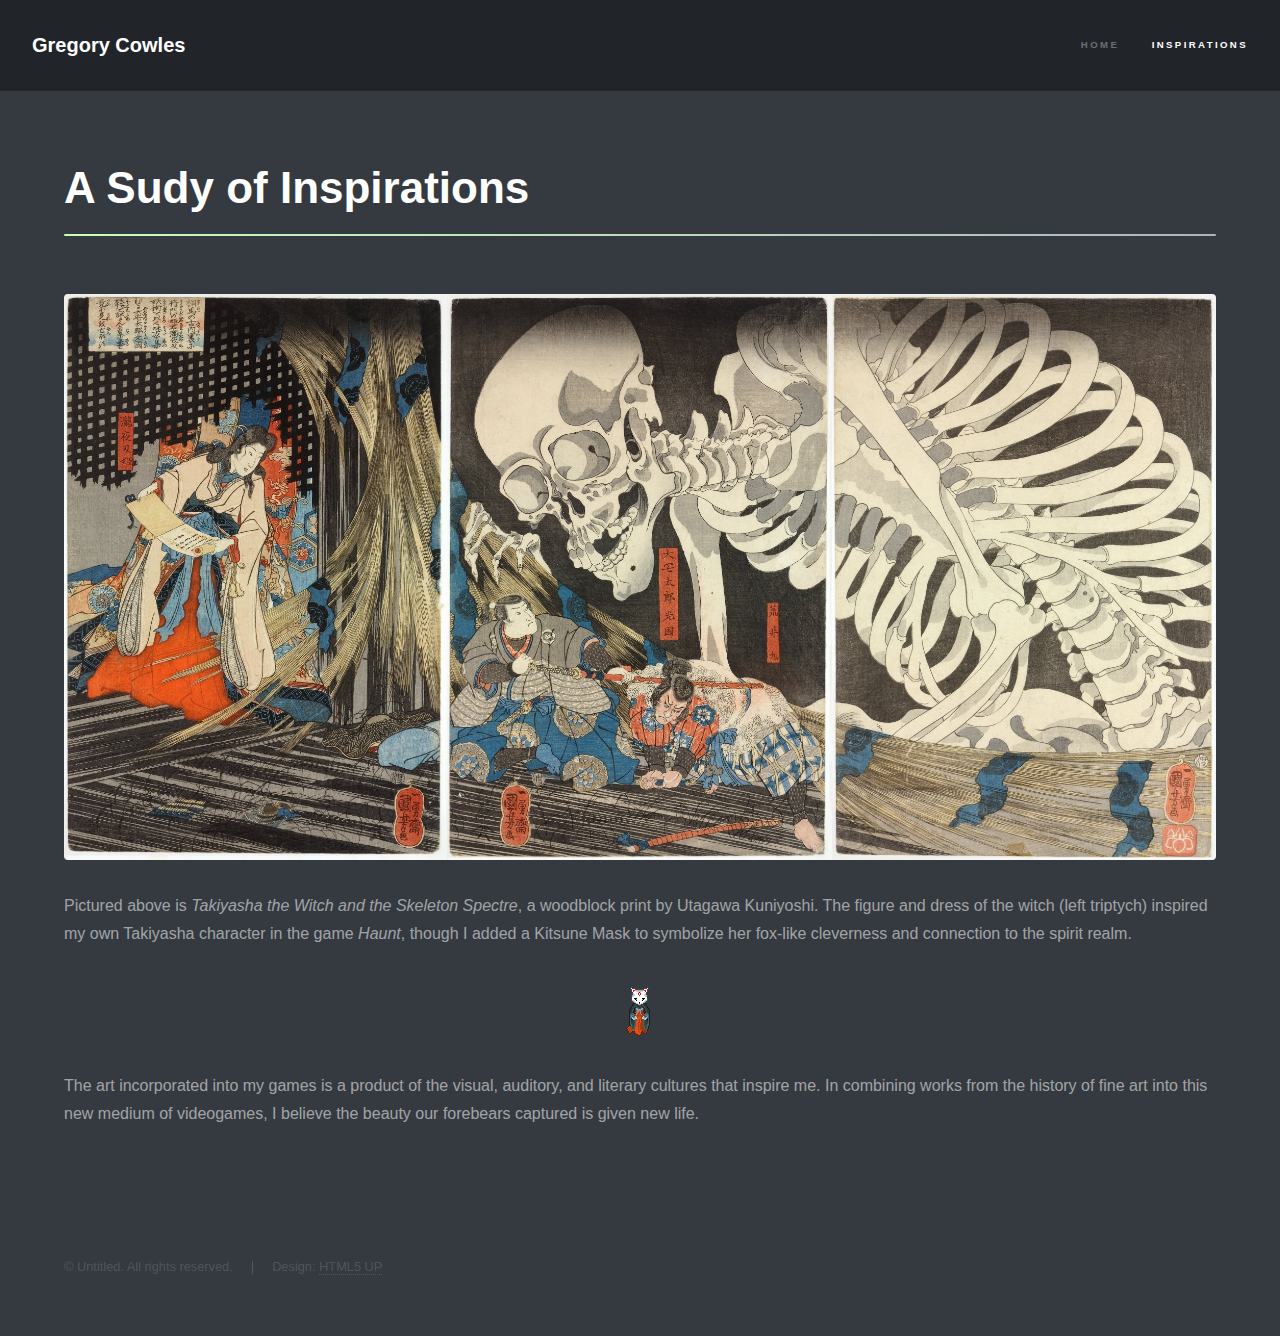
==== commit 39482805: "Typos and removed Elements linjk" ====
--- a/generic.html
+++ b/generic.html
@@ -21,8 +21,8 @@
 				<nav>
 					<ul>
 						<li><a href="index.html">Home</a></li>
-						<li><a href="generic.html" class="active">Generic</a></li>
-						<li><a href="elements.html">Elements</a></li>
+						<li><a href="generic.html" class="active">Inspirations</a></li>
+						<!--<li><a href="elements.html">Elements</a></li>-->
 					</ul>
 				</nav>
 			</header>
